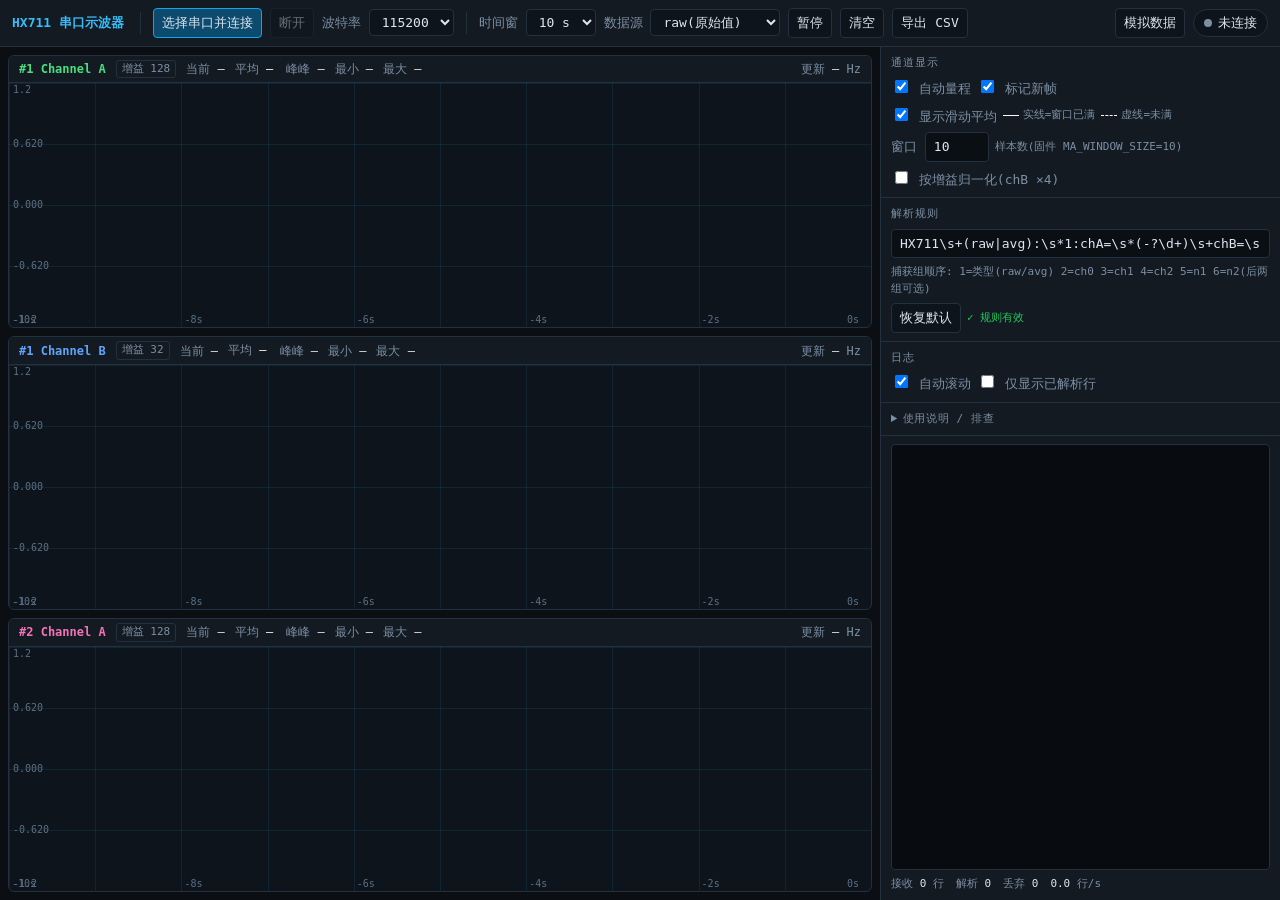
==== desktop/index.html @ 79261c8f "feat: 新增 web scop" ====
<!DOCTYPE html>
<html lang="zh-CN">
<head>
<meta charset="UTF-8">
<meta name="viewport" content="width=device-width, initial-scale=1.0">
<title>sensor_beacon 上位机 — HX711 串口示波器</title>
<style>
  :root{
    --bg:#0b0f14; --panel:#131a22; --panel2:#0e141b; --line:#233040;
    --fg:#dbe6f0; --dim:#7c8fa3; --accent:#38bdf8;
    --ch0:#4ade80; --ch1:#60a5fa; --ch2:#f472b6;
    --ok:#22c55e; --warn:#f59e0b; --err:#ef4444;
  }
  *{box-sizing:border-box}
  html,body{height:100%}
  body{
    margin:0; background:var(--bg); color:var(--fg);
    font:13px/1.5 "Consolas","JetBrains Mono",Menlo,"Microsoft YaHei",monospace;
    display:flex; flex-direction:column; overflow:hidden;
  }
  button,select,input{
    font:inherit; color:var(--fg); background:var(--panel2);
    border:1px solid var(--line); border-radius:4px; padding:4px 8px;
  }
  button{cursor:pointer}
  button:hover:not(:disabled){border-color:var(--accent)}
  button:disabled{opacity:.4; cursor:not-allowed}
  button.primary{background:#0c4a6e; border-color:#0ea5e9}
  button.danger{background:#4c1d1d; border-color:#ef4444}
  input[type=text],input[type=number]{background:#0a0f14}
  label{color:var(--dim)}

  /* ---------- 顶栏 ---------- */
  header{
    display:flex; flex-wrap:wrap; gap:8px; align-items:center;
    padding:8px 12px; background:var(--panel); border-bottom:1px solid var(--line);
    flex:none;
  }
  header .title{font-weight:bold; color:var(--accent); margin-right:4px}
  header .sep{width:1px; height:22px; background:var(--line); margin:0 4px}
  header .spacer{flex:1}
  #status{
    display:inline-flex; align-items:center; gap:6px;
    padding:3px 10px; border-radius:999px; background:var(--panel2);
    border:1px solid var(--line);
  }
  #dot{width:8px;height:8px;border-radius:50%;background:var(--dim)}
  #dot.on{background:var(--ok); box-shadow:0 0 8px var(--ok)}
  #dot.sim{background:var(--warn); box-shadow:0 0 8px var(--warn)}
  #dot.err{background:var(--err)}

  /* ---------- 主体 ---------- */
  main{flex:1; display:flex; min-height:0}
  #scopes{flex:1; display:flex; flex-direction:column; min-width:0; padding:8px; gap:8px}
  .pane{
    flex:1; min-height:0; background:var(--panel2);
    border:1px solid var(--line); border-radius:6px;
    display:flex; flex-direction:column; overflow:hidden;
  }
  .pane-head{
    display:flex; align-items:center; gap:10px; flex-wrap:wrap;
    padding:4px 10px; background:var(--panel); border-bottom:1px solid var(--line);
    flex:none; font-size:12px;
  }
  .pane-head .name{font-weight:bold}
  .pane-head .gain{
    color:var(--dim); border:1px solid var(--line);
    border-radius:3px; padding:0 5px; font-size:11px;
  }
  .pane-head .stat{color:var(--dim)}
  .pane-head .stat b{color:var(--fg); font-weight:normal}
  .pane-head .avg-stat b{color:#f8fafc}
  .pane-head .avg-stat i{color:var(--warn); font-style:normal; margin-left:3px; font-size:11px}
  .pane-head .grow{flex:1}
  .pane canvas{flex:1; width:100%; display:block; min-height:0}

  .legend{display:inline-flex; align-items:center; gap:4px; font-size:11px; color:var(--dim)}
  .legend i.sw-avg{width:16px; height:0; border-top:1.5px solid #f8fafc; display:inline-block}
  .legend i.sw-avg.dash{border-top-style:dashed}

  /* ---------- 侧栏 ---------- */
  aside{
    width:400px; flex:none; display:flex; flex-direction:column;
    border-left:1px solid var(--line); background:var(--panel); min-height:0;
  }
  aside .sec{border-bottom:1px solid var(--line); padding:8px 10px; flex:none}
  aside .sec h3{
    margin:0 0 6px; font-size:11px; text-transform:uppercase;
    letter-spacing:.08em; color:var(--dim); font-weight:normal;
  }
  .row{display:flex; gap:6px; align-items:center; margin-bottom:6px; flex-wrap:wrap}
  .row:last-child{margin-bottom:0}
  .row > input[type=text]{flex:1; min-width:0}
  .grid2{display:grid; grid-template-columns:auto 1fr; gap:4px 8px; align-items:center}

  #logWrap{flex:1; display:flex; flex-direction:column; min-height:0; padding:8px 10px}
  #log{
    flex:1; overflow-y:auto; background:#080c11; border:1px solid var(--line);
    border-radius:4px; padding:6px 8px; font-size:11.5px; white-space:pre-wrap;
    word-break:break-all; min-height:0;
  }
  #log .l{color:#93a4b5}
  #log .l.hit{color:#a7f3d0}
  #log .l.sys{color:var(--warn)}
  #log .l.bad{color:#fca5a5}
  .counts{display:flex; gap:12px; font-size:11px; color:var(--dim); margin-top:6px}
  .counts b{color:var(--fg); font-weight:normal}

  details.help{padding:8px 10px; border-bottom:1px solid var(--line)}
  details.help summary{cursor:pointer; color:var(--dim); font-size:11px; letter-spacing:.06em; text-transform:uppercase}
  details.help div{margin-top:8px; color:#9fb0c2; font-size:12px}
  details.help code{background:#0a0f14; padding:1px 4px; border-radius:3px; color:#a7f3d0}
  details.help ol{margin:6px 0; padding-left:20px}
  details.help li{margin:3px 0}

  #banner{
    display:none; padding:8px 12px; background:#4c1d1d;
    border-bottom:1px solid var(--err); color:#fecaca; flex:none;
  }
</style>
</head>
<body>

<div id="banner"></div>

<header>
  <span class="title">HX711 串口示波器</span>
  <span class="sep"></span>

  <button id="btnConnect" class="primary">选择串口并连接</button>
  <button id="btnDisconnect" disabled>断开</button>

  <label>波特率
    <select id="baud">
      <option>9600</option><option>19200</option><option>38400</option>
      <option>57600</option><option selected>115200</option>
      <option>230400</option><option>460800</option><option>921600</option>
    </select>
  </label>

  <span class="sep"></span>

  <label>时间窗
    <select id="window">
      <option value="5000">5 s</option>
      <option value="10000" selected>10 s</option>
      <option value="20000">20 s</option>
      <option value="30000">30 s</option>
      <option value="60000">60 s</option>
    </select>
  </label>

  <label>数据源
    <select id="source">
      <option value="raw" selected>raw(原始值)</option>
      <option value="avg">avg(滑动平均)</option>
    </select>
  </label>

  <button id="btnPause">暂停</button>
  <button id="btnClear">清空</button>
  <button id="btnCsv">导出 CSV</button>

  <span class="spacer"></span>

  <button id="btnSim">模拟数据</button>
  <span id="status"><span id="dot"></span><span id="statusText">未连接</span></span>
</header>

<main>
  <div id="scopes"></div>

  <aside>
    <div class="sec">
      <h3>通道显示</h3>
      <div class="row">
        <label><input type="checkbox" id="autoscale" checked> 自动量程</label>
        <label><input type="checkbox" id="showDots" checked> 标记新帧</label>
      </div>
      <div class="row">
        <label title="白色阶梯线 = 滑动平均。仅新帧入窗,与固件 ma_push() 一致">
          <input type="checkbox" id="showAvg" checked> 显示滑动平均
        </label>
        <span class="legend"><i class="sw-avg"></i>实线=窗口已满</span>
        <span class="legend"><i class="sw-avg dash"></i>虚线=未满</span>
      </div>
      <div class="row">
        <label>窗口
          <input type="number" id="maSize" value="10" min="1" max="200" step="1" style="width:64px">
        </label>
        <span style="color:var(--dim);font-size:11px">
          样本数(固件 MA_WINDOW_SIZE=10)
        </span>
      </div>
      <div class="row">
        <label title="把 chB(增益32) 的读数 ×4 折算到增益128 的等效刻度,便于三通道同尺度比较">
          <input type="checkbox" id="normGain"> 按增益归一化(chB ×4)
        </label>
      </div>
    </div>

    <div class="sec">
      <h3>解析规则</h3>
      <div class="row">
        <input type="text" id="regex" spellcheck="false">
      </div>
      <div class="row">
        <span style="color:var(--dim);font-size:11px">
          捕获组顺序: 1=类型(raw/avg) 2=ch0 3=ch1 4=ch2 5=n1 6=n2(后两组可选)
        </span>
      </div>
      <div class="row">
        <button id="btnRegexReset">恢复默认</button>
        <span id="regexState" style="font-size:11px"></span>
      </div>
    </div>

    <div class="sec">
      <h3>日志</h3>
      <div class="row">
        <label><input type="checkbox" id="autoscroll" checked> 自动滚动</label>
        <label><input type="checkbox" id="onlyHit"> 仅显示已解析行</label>
      </div>
    </div>

    <details class="help">
      <summary>使用说明 / 排查</summary>
      <div>
        <ol>
          <li>需 <b>Chrome / Edge 89+</b>(Web Serial API)。Firefox / Safari 不支持。</li>
          <li>本页可直接以 <code>file://</code> 打开;若浏览器拒绝,用
              <code>python -m http.server</code> 后访问 <code>localhost</code>。</li>
          <li>设备日志走 UART: <b>TX = P0.06, 115200 8N1</b>
              (来自 <code>sdk_config.h</code>)。DK 板经板载 CH340/J-Link CDC 虚拟串口输出。</li>
          <li>串口是<b>独占</b>的 —— 先关掉 RTT Viewer / 串口助手 / nRF Connect,否则连不上。</li>
          <li>点"模拟数据"可在无硬件时验证解析与绘图。</li>
        </ol>
        <div style="margin-top:8px">
          <b>波形为何呈阶梯状?</b> 固件每 100ms 打印一行,但 HX711 并非每次都有新值。
          曲线按"采样保持"绘制(保持上一已知值),实心点标记真正的新帧。
          #1 在 A/B 批次切换处需约 400ms 重新稳定,会出现明显平台段,属正常现象。
        </div>
        <div style="margin-top:8px">
          <b>三通道增益不同:</b> ch0/ch2 = 128,ch1(chB) 硬件固定 = 32。
          原始计数不可直接横向比较,勾选"按增益归一化"可折算到同一尺度。
        </div>
        <div style="margin-top:8px">
          <b>白色阶梯线 = 网页端算的滑动平均。</b>
          规则与固件 <code>ma_push()</code> 一致 —— <b>只有新帧入窗</b>,
          未就绪 tick 重复打印的保持值不计入(否则停留越久的值权重越大,
          结果会和设备端不符)。窗口未满时画虚线,对应固件
          <code>ma_ready()</code> 为假、平均尚不可信的阶段,头部同时显示
          <code>(n/窗口)</code> 进度。
        </div>
        <div style="margin-top:8px">
          ⚠ 数据源选 <code>avg</code> 时,设备端已做过一次平均,此处再平均
          等于<b>二次滤波</b>,响应会更迟钝。想比对网页与固件的算法是否一致,
          应选 <code>raw</code> 看白线,再切到 <code>avg</code> 看固件输出,
          两者应当接近(固件为整数除法,有 ±1 量级的舍入差)。
        </div>
      </div>
    </details>

    <div id="logWrap">
      <div id="log"></div>
      <div class="counts">
        <span>接收 <b id="cLines">0</b> 行</span>
        <span>解析 <b id="cParsed">0</b></span>
        <span>丢弃 <b id="cSkip">0</b></span>
        <span><b id="cRate">0</b> 行/s</span>
      </div>
    </div>
  </aside>
</main>

<script>
"use strict";

/* ==================================================================
 *  通道定义
 *  与 main.c 的负载语义一致: ch0=#1 chA, ch1=#1 chB, ch2=#2 chA
 *  增益由硬件决定: chA 可 128/64(本工程用 128), chB 固定 32 不可改
 * ================================================================== */
const CHANNELS = [
  { key:'ch0', name:'#1 Channel A', gain:128, color:'#4ade80' },
  { key:'ch1', name:'#1 Channel B', gain:32,  color:'#60a5fa' },
  { key:'ch2', name:'#2 Channel A', gain:128, color:'#f472b6' },
];

/* 默认解析规则 —— 对应 main.c 中的两条日志格式串:
 *   "HX711 raw:  1:chA=%6ld chB=%6ld  2:chA=%6ld [n=%u%u]"
 *   "HX711 avg:  1:chA=%6ld chB=%6ld  2:chA=%6ld"
 * %6ld 会产生右对齐空格填充, 故各处允许可变空白。 */
const DEFAULT_REGEX =
  "HX711\\s+(raw|avg):\\s*1:chA=\\s*(-?\\d+)\\s+chB=\\s*(-?\\d+)\\s+2:chA=\\s*(-?\\d+)(?:\\s*\\[n=(\\d)(\\d)\\])?";

const MAX_POINTS  = 60000;   /* 每通道保留点数上限 */
const MAX_RECORDS = 200000;  /* CSV 记录上限 */
const MAX_LOG_DOM = 400;     /* 日志区保留的 DOM 行数 */

/* ==================================================================
 *  状态
 * ================================================================== */
const state = {
  port:null, reader:null, keepReading:false,
  paused:false, sim:null, simTimer:null,
  t0:performance.now(),
  buffers:{ ch0:[], ch1:[], ch2:[] },   /* {t,v,isNew,avg,n} */
  maWin:{ ch0:[], ch1:[], ch2:[] },     /* 滑动平均窗口(仅新帧入窗) */
  maSize:10,                            /* 与固件 MA_WINDOW_SIZE 一致 */
  records:[],                            /* CSV 用 */
  counts:{ lines:0, parsed:0, skip:0 },
  rateWin:[],                            /* 行速率滑窗 */
  re:null,
};

const $ = id => document.getElementById(id);
const now = () => performance.now() - state.t0;

/* ==================================================================
 *  示波器面板
 * ================================================================== */
class Scope {
  constructor(ch){
    this.ch = ch;
    this.scale = null;            /* {min,max} 平滑后的显示量程 */

    const pane = document.createElement('div');
    pane.className = 'pane';
    pane.innerHTML = `
      <div class="pane-head">
        <span class="name" style="color:${ch.color}">${ch.name}</span>
        <span class="gain">增益 ${ch.gain}</span>
        <span class="stat">当前 <b class="v-cur">—</b></span>
        <span class="stat avg-stat">平均 <b class="v-avg">—</b><i class="v-avgn"></i></span>
        <span class="stat">峰峰 <b class="v-pp">—</b></span>
        <span class="stat">最小 <b class="v-min">—</b></span>
        <span class="stat">最大 <b class="v-max">—</b></span>
        <span class="grow"></span>
        <span class="stat">更新 <b class="v-hz">—</b> Hz</span>
      </div>
      <canvas></canvas>`;
    $('scopes').appendChild(pane);

    this.canvas = pane.querySelector('canvas');
    this.ctx    = this.canvas.getContext('2d');
    this.el = {
      cur:pane.querySelector('.v-cur'), pp:pane.querySelector('.v-pp'),
      min:pane.querySelector('.v-min'), max:pane.querySelector('.v-max'),
      hz :pane.querySelector('.v-hz'),
      avg:pane.querySelector('.v-avg'), avgN:pane.querySelector('.v-avgn'),
    };
  }

  /* 按增益折算(可选) */
  conv(v){
    if (!$('normGain').checked) return v;
    return v * (128 / this.ch.gain);
  }

  resize(){
    const dpr = window.devicePixelRatio || 1;
    const w = this.canvas.clientWidth, h = this.canvas.clientHeight;
    if (w === 0 || h === 0) return false;
    if (this.canvas.width !== Math.round(w*dpr) || this.canvas.height !== Math.round(h*dpr)){
      this.canvas.width  = Math.round(w*dpr);
      this.canvas.height = Math.round(h*dpr);
    }
    this.ctx.setTransform(dpr,0,0,dpr,0,0);
    this.W = w; this.H = h;
    return true;
  }

  draw(tNow, windowMs){
    if (!this.resize()) return;
    const {ctx,W,H} = this;
    const buf = state.buffers[this.ch.key];
    const tMin = tNow - windowMs;

    ctx.clearRect(0,0,W,H);

    /* --- 可见样本 --- */
    let i0 = buf.length;
    while (i0 > 0 && buf[i0-1].t >= tMin) i0--;
    if (i0 > 0) i0--;                     /* 多取一点以便左边界连线 */
    const vis = buf.slice(i0);

    /* --- 量程(含平均线, 否则平均线可能被削出画面) --- */
    const showAvg = $('showAvg').checked;
    let lo=Infinity, hi=-Infinity;
    for (const p of vis){
      const v=this.conv(p.v); if(v<lo)lo=v; if(v>hi)hi=v;
      if (showAvg && p.avg !== null){
        const a=this.conv(p.avg); if(a<lo)lo=a; if(a>hi)hi=a;
      }
    }
    if (!isFinite(lo)){ lo=-1; hi=1; }
    if (hi-lo < 1e-9){ lo-=1; hi+=1; }
    const pad = (hi-lo)*0.12; lo-=pad; hi+=pad;

    if ($('autoscale').checked){
      /* 平滑趋近目标量程, 避免抖动 */
      if (!this.scale) this.scale = {min:lo, max:hi};
      else {
        const k = 0.15;
        this.scale.min += (lo - this.scale.min)*k;
        this.scale.max += (hi - this.scale.max)*k;
        /* 目标超出当前范围时立即跟上, 防止削顶 */
        if (lo < this.scale.min) this.scale.min = lo;
        if (hi > this.scale.max) this.scale.max = hi;
      }
    } else if (!this.scale){
      this.scale = {min:lo, max:hi};
    }
    const {min:sLo, max:sHi} = this.scale;
    const span = (sHi - sLo) || 1;

    const xOf = t => W - (tNow - t)/windowMs * W;
    const yOf = v => H - (v - sLo)/span * H;

    /* --- 网格 --- */
    ctx.strokeStyle = 'rgba(56,189,248,.10)';
    ctx.lineWidth = 1;
    ctx.beginPath();
    for (let g=0; g<=10; g++){
      const x = Math.round(W*g/10)+.5;
      ctx.moveTo(x,0); ctx.lineTo(x,H);
    }
    for (let g=0; g<=4; g++){
      const y = Math.round(H*g/4)+.5;
      ctx.moveTo(0,y); ctx.lineTo(W,y);
    }
    ctx.stroke();

    /* --- 纵轴刻度 --- */
    ctx.fillStyle = '#5a6f85';
    ctx.font = '10px Consolas,monospace';
    ctx.textBaseline = 'middle';
    for (let g=0; g<=4; g++){
      const v = sHi - span*g/4;
      ctx.fillText(fmt(v), 4, Math.round(H*g/4) + (g===0?7:(g===4?-7:0)));
    }
    /* --- 横轴刻度(秒) --- */
    ctx.textBaseline = 'bottom';
    for (let g=0; g<=5; g++){
      const secAgo = windowMs/1000 * (1 - g/5);
      const x = W*g/5;
      ctx.fillText(secAgo===0 ? '0s' : `-${secAgo.toFixed(0)}s`,
                   Math.min(x+3, W-24), H-2);
    }

    if (vis.length === 0) return;

    /* --- 采样保持波形 ---
     * 固件每 tick 都打印, 但未必有新帧; 用阶梯线表示"保持上一已知值",
     * 不虚构中间过程。切通道的 ~400ms 空档会显示为平台段。 */
    ctx.strokeStyle = this.ch.color;
    ctx.lineWidth = 1.6;
    ctx.lineJoin = 'round';
    ctx.beginPath();
    let px=null, py=null;
    for (const p of vis){
      const x = xOf(p.t), y = yOf(this.conv(p.v));
      if (px === null){ ctx.moveTo(x,y); }
      else { ctx.lineTo(x,py); ctx.lineTo(x,y); }   /* 阶梯 */
      px=x; py=y;
    }
    ctx.lineTo(W, py);      /* 延伸到右边界 = 当前时刻 */
    ctx.stroke();

    /* --- 滑动平均线 ---
     * 与原始波形同为阶梯: 平均值只在新帧入窗时才变化, 保持段内是常量,
     * 画成斜线会虚构出不存在的过渡。窗口未满(n<maSize)时用虚线提示
     * "此段平均尚不可信", 对应固件 ma_ready() 为假的阶段。
     *
     * 实线/虚线交界处必须先把水平段画到交界点 x, 再从 (x,ay) 起笔换线型,
     * 否则新笔画会从上一个点直接斜拉到当前点, 出现不存在的斜线。 */
    if (showAvg){
      const pts = [];
      for (const p of vis){
        if (p.avg === null) continue;          /* 首个新帧之前无平均值 */
        pts.push({ x:xOf(p.t), y:yOf(this.conv(p.avg)), full:(p.n >= state.maSize) });
      }

      if (pts.length){
        ctx.strokeStyle = '#f8fafc';
        ctx.lineWidth = 1.3;
        ctx.lineJoin = 'round';

        let i = 0;
        while (i < pts.length){
          const full = pts[i].full;
          ctx.setLineDash(full ? [] : [4,3]);
          ctx.beginPath();
          /* 本段起点: 首段从自身起笔, 后续段从交界点(上一段末值高度)起笔 */
          if (i === 0) ctx.moveTo(pts[0].x, pts[0].y);
          else         ctx.moveTo(pts[i].x, pts[i-1].y);

          let y = (i === 0) ? pts[0].y : pts[i-1].y;
          let j = i;
          while (j < pts.length && pts[j].full === full){
            ctx.lineTo(pts[j].x, y);           /* 水平保持 */
            ctx.lineTo(pts[j].x, pts[j].y);    /* 垂直跳变 */
            y = pts[j].y;
            j++;
          }
          if (j < pts.length) ctx.lineTo(pts[j].x, y);  /* 画到交界点 */
          else                ctx.lineTo(W, y);          /* 末段延伸到当前时刻 */
          ctx.stroke();
          i = j;
        }
        ctx.setLineDash([]);
      }
    }

    /* --- 新帧标记 --- */
    if ($('showDots').checked){
      ctx.fillStyle = this.ch.color;
      for (const p of vis){
        if (!p.isNew) continue;
        const x = xOf(p.t), y = yOf(this.conv(p.v));
        ctx.beginPath(); ctx.arc(x,y,2.2,0,6.284); ctx.fill();
      }
    }

    /* --- 当前值光标 --- */
    const last = vis[vis.length-1];
    const ly = yOf(this.conv(last.v));
    ctx.strokeStyle = this.ch.color + '66';
    ctx.setLineDash([3,3]); ctx.lineWidth = 1;
    ctx.beginPath(); ctx.moveTo(0,ly); ctx.lineTo(W,ly); ctx.stroke();
    ctx.setLineDash([]);

    /* --- 统计 --- */
    let mn=Infinity, mx=-Infinity, newCnt=0;
    const hzWin = 3000;
    for (const p of vis){
      const v = this.conv(p.v);
      if (v<mn) mn=v; if (v>mx) mx=v;
      if (p.isNew && p.t >= tNow-hzWin) newCnt++;
    }
    this.el.cur.textContent = fmt(this.conv(last.v));
    this.el.min.textContent = fmt(mn);
    this.el.max.textContent = fmt(mx);
    this.el.pp .textContent = fmt(mx-mn);
    this.el.hz .textContent = (newCnt / (Math.min(hzWin, windowMs)/1000)).toFixed(1);

    /* 平均值 + 窗口填充进度(n/size), 未满时以进度形式提示 */
    if (last.avg !== null){
      this.el.avg.textContent = fmt(this.conv(last.avg));
      this.el.avgN.textContent = (last.n >= state.maSize)
                                 ? '' : `(${last.n}/${state.maSize})`;
    } else {
      this.el.avg.textContent = '—';
      this.el.avgN.textContent = '';
    }
  }
}

function fmt(v){
  if (!isFinite(v)) return '—';
  const a = Math.abs(v);
  if (a >= 1e6) return (v/1e6).toFixed(2)+'M';
  if (a >= 1e4) return Math.round(v).toLocaleString('en-US');
  if (a >= 100) return Math.round(v).toString();
  return v.toFixed(a<1 ? 3 : 1);
}

const scopes = CHANNELS.map(ch => new Scope(ch));

/* ==================================================================
 *  数据入库
 * ================================================================== */
function pushSample(key, t, v, flagNew){
  const buf = state.buffers[key];
  const last = buf.length ? buf[buf.length-1] : null;
  const changed = !last || last.v !== v;
  /* flagNew 为固件的 [n=..] 标志。#1 的 n1 同时覆盖 chA/chB,
   * 故还须比对数值变化才能判定"本行更新的是哪一个通道"。
   * 局限: 新值与旧值完全相同时无法识别, 会漏一个标记点(不影响波形)。 */
  const isNew = (flagNew === undefined) ? changed : (flagNew && changed);

  /* 滑动平均 —— 复刻固件 ma_push() 的语义(main.c 的 ma_filter_t):
   *   ⚠ 只有"新帧"才入窗。固件的 ma_push() 仅在读到新帧时调用, 保持值
   *     (未就绪 tick 重复打印的旧值)不会入窗。若把每行都计入, 停留越久
   *     的值权重越大, 结果与设备端不一致。
   *   窗口未满时按实际样本数求平均, 与 ma_avg() 的 sum/count 一致。 */
  const w = state.maWin[key];
  if (isNew){
    w.push(v);
    if (w.length > state.maSize) w.splice(0, w.length - state.maSize);
  }
  let avg = null;
  if (w.length){
    let s = 0;
    for (const x of w) s += x;
    avg = s / w.length;          /* 固件为整数除法, 此处保留小数以便观察 */
  }

  buf.push({ t, v, isNew, avg, n:w.length });
  if (buf.length > MAX_POINTS) buf.splice(0, buf.length - MAX_POINTS);
}

function handleLine(line){
  state.counts.lines++;
  state.rateWin.push(performance.now());

  let m = null;
  try { m = state.re ? state.re.exec(line) : null; } catch(e){ m = null; }

  if (!m){
    state.counts.skip++;
    addLog(line, /boot|running|error|assert/i.test(line) ? 'sys' : '');
    return;
  }

  const kind = m[1];
  if (kind !== $('source').value){   /* 只采用选定的数据源 */
    addLog(line, '');
    return;
  }

  const t  = now();
  const v0 = parseInt(m[2],10), v1 = parseInt(m[3],10), v2 = parseInt(m[4],10);
  if (!isFinite(v0)||!isFinite(v1)||!isFinite(v2)){
    state.counts.skip++; addLog(line,'bad'); return;
  }

  const n1 = m[5] !== undefined ? (m[5] === '1') : undefined;
  const n2 = m[6] !== undefined ? (m[6] === '1') : undefined;

  pushSample('ch0', t, v0, n1);
  pushSample('ch1', t, v1, n1);
  pushSample('ch2', t, v2, n2);

  state.records.push([Math.round(t), v0, v1, v2,
                      n1===undefined?'':(n1?1:0), n2===undefined?'':(n2?1:0),
                      state.buffers.ch0.length ? state.buffers.ch0[state.buffers.ch0.length-1].avg : null,
                      state.buffers.ch1.length ? state.buffers.ch1[state.buffers.ch1.length-1].avg : null,
                      state.buffers.ch2.length ? state.buffers.ch2[state.buffers.ch2.length-1].avg : null]);
  if (state.records.length > MAX_RECORDS)
    state.records.splice(0, state.records.length - MAX_RECORDS);

  state.counts.parsed++;
  addLog(line, 'hit');
}

/* 窗口大小改变后, 按新窗口重算已存历史的平均值。
 * 不重算的话旧点会保留按旧窗口算出的值, 曲线出现前后不一致的接缝。
 * 重放时沿用各点已判定的 isNew, 与实时路径的入窗规则保持一致。 */
function recomputeAverages(){
  const size = state.maSize;
  for (const key in state.buffers){
    const buf = state.buffers[key];
    const w = [];
    for (const p of buf){
      if (p.isNew){
        w.push(p.v);
        if (w.length > size) w.splice(0, w.length - size);
      }
      if (w.length){
        let s = 0;
        for (const x of w) s += x;
        p.avg = s / w.length;
      } else {
        p.avg = null;
      }
      p.n = w.length;
    }
    state.maWin[key] = w;      /* 承接实时路径, 避免下一帧从空窗重来 */
  }
}

/* ==================================================================
 *  日志区
 * ================================================================== */
const logEl = $('log');
function addLog(text, cls){
  if ($('onlyHit').checked && cls !== 'hit') return;
  const d = document.createElement('div');
  d.className = 'l' + (cls ? ' '+cls : '');
  d.textContent = text;
  logEl.appendChild(d);
  while (logEl.childElementCount > MAX_LOG_DOM) logEl.removeChild(logEl.firstChild);
  if ($('autoscroll').checked) logEl.scrollTop = logEl.scrollHeight;
}

function setStatus(text, cls){
  $('statusText').textContent = text;
  $('dot').className = cls || '';
}
function banner(msg){
  const b = $('banner');
  if (!msg){ b.style.display='none'; return; }
  b.style.display='block'; b.textContent = msg;
}

/* ==================================================================
 *  串口
 * ================================================================== */
async function connect(){
  if (!('serial' in navigator)){
    banner('此浏览器不支持 Web Serial API。请使用 Chrome / Edge 89+,'
          +'或点击"模拟数据"离线查看界面。');
    return;
  }
  try{
    const port = await navigator.serial.requestPort();
    await port.open({
      baudRate: parseInt($('baud').value,10),
      dataBits:8, stopBits:1, parity:'none', flowControl:'none',
    });
    state.port = port;
    state.keepReading = true;
    banner('');
    setStatus(`已连接 @ ${$('baud').value}`, 'on');
    $('btnConnect').disabled = true;
    $('btnDisconnect').disabled = false;
    stopSim();
    readLoop();
  } catch(e){
    if (e && e.name === 'NotFoundError'){ setStatus('未选择串口',''); return; }
    setStatus('连接失败','err');
    banner('打开串口失败: ' + (e && e.message ? e.message : e)
          + ' —— 串口是独占的,请先关闭 RTT Viewer / 串口助手 / nRF Connect 等占用程序。');
  }
}

async function readLoop(){
  const decoder = new TextDecoderStream();
  const closed = state.port.readable.pipeTo(decoder.writable).catch(()=>{});
  const reader = decoder.readable.getReader();
  state.reader = reader;

  let buf = '';
  try{
    while (state.keepReading){
      const {value, done} = await reader.read();
      if (done) break;
      if (!value) continue;
      buf += value;
      /* 兼容 \r\n / \n / \r */
      const parts = buf.split(/\r\n|\n|\r/);
      buf = parts.pop();
      if (!state.paused) for (const p of parts) if (p.length) handleLine(p);
      /* 防御: 无换行的超长垃圾数据 */
      if (buf.length > 8192) buf = buf.slice(-1024);
    }
  } catch(e){
    if (state.keepReading){
      setStatus('读取中断','err');
      banner('串口读取中断: ' + (e && e.message ? e.message : e) + '(设备是否已拔出?)');
    }
  } finally {
    try{ reader.releaseLock(); }catch(e){}
    await closed;
  }
}

async function disconnect(){
  state.keepReading = false;
  try{ if (state.reader) await state.reader.cancel(); }catch(e){}
  try{ if (state.port) await state.port.close(); }catch(e){}
  state.port = null; state.reader = null;
  setStatus('未连接','');
  $('btnConnect').disabled = false;
  $('btnDisconnect').disabled = true;
}

/* ==================================================================
 *  模拟数据 —— 无硬件时验证解析与绘图
 *  复现真实时序: 单通道 ~100ms/帧; #1 每批 10 帧后切换, 切换需 ~400ms 稳定
 * ================================================================== */
function startSim(){
  disconnect();
  const s = {
    target:'A', idx:0, switched:false, waitUntil:0,
    v1a:37836, v1b:9960, v2a:-40395, t2:0, phase:0,
  };
  state.sim = s;
  setStatus('模拟数据运行中','sim');
  $('btnSim').textContent = '停止模拟';

  state.simTimer = setInterval(()=>{
    if (state.paused) return;
    const t = now();
    s.phase += 0.06;

    let n1 = 0, n2 = 0;

    /* --- #1: 批次状态机 --- */
    if (t >= s.waitUntil){
      if (s.switched === false){       /* 切换帧: 返回旧通道数据, 被丢弃 */
        s.switched = true;
        s.waitUntil = t + 100;
      } else {
        n1 = 1;
        if (s.target === 'A'){
          s.v1a = 37836 + Math.round(Math.sin(s.phase)*1800 + (Math.random()-.5)*260);
        } else {
          s.v1b = 9960 + Math.round(Math.sin(s.phase*0.8)*450 + (Math.random()-.5)*90);
        }
        s.idx++;
        if (s.idx >= 10){
          s.target = (s.target === 'A') ? 'B' : 'A';
          s.idx = 0; s.switched = false;
          s.waitUntil = t + 400;       /* 换道后 4 个输出周期 */
        } else {
          s.waitUntil = t + 100;
        }
      }
    }

    /* --- #2: 单通道满速 10Hz --- */
    if (t >= s.t2){
      n2 = 1;
      s.v2a = -40395 + Math.round(Math.cos(s.phase*1.3)*2100 + (Math.random()-.5)*300);
      s.t2 = t + 100;
    }

    const pad = (v,w) => String(v).padStart(w,' ');
    handleLine(`HX711 raw:  1:chA=${pad(s.v1a,6)} chB=${pad(s.v1b,6)}`
             + `  2:chA=${pad(s.v2a,6)} [n=${n1}${n2}]`);
  }, 100);
}
function stopSim(){
  if (state.simTimer){ clearInterval(state.simTimer); state.simTimer=null; }
  state.sim = null;
  $('btnSim').textContent = '模拟数据';
  if (!state.port) setStatus('未连接','');
}

/* ==================================================================
 *  其他控件
 * ================================================================== */
function compileRegex(){
  const src = $('regex').value;
  try{
    state.re = new RegExp(src);
    $('regexState').textContent = '✓ 规则有效';
    $('regexState').style.color = 'var(--ok)';
  } catch(e){
    state.re = null;
    $('regexState').textContent = '✗ ' + e.message;
    $('regexState').style.color = 'var(--err)';
  }
}

function clearData(){
  for (const k in state.buffers) state.buffers[k] = [];
  for (const k in state.maWin)   state.maWin[k]   = [];
  state.records = [];
  state.counts = { lines:0, parsed:0, skip:0 };
  state.rateWin = [];
  state.t0 = performance.now();
  for (const sc of scopes) sc.scale = null;
  logEl.textContent = '';
}

function exportCsv(){
  if (!state.records.length){ banner('暂无数据可导出。'); setTimeout(()=>banner(''),2500); return; }
  const head = 't_ms,ch0_1chA_g128,ch1_1chB_g32,ch2_2chA_g128,n1,n2,'
             + 'ch0_avg,ch1_avg,ch2_avg\n';
  const body = state.records.map(r =>
    r.map(x => x === null ? '' : (typeof x === 'number' && !Number.isInteger(x) ? x.toFixed(2) : x))
     .join(',')).join('\n');
  const url = URL.createObjectURL(new Blob([head+body], {type:'text/csv'}));
  const a = document.createElement('a');
  a.href = url;
  a.download = 'hx711_' + new Date().toISOString().replace(/[:.]/g,'-').slice(0,19) + '.csv';
  a.click();
  URL.revokeObjectURL(url);
}

$('btnConnect')   .onclick = connect;
$('btnDisconnect').onclick = disconnect;
$('btnClear')     .onclick = clearData;
$('btnCsv')       .onclick = exportCsv;
$('btnSim')       .onclick = () => state.simTimer ? stopSim() : startSim();
$('btnPause')     .onclick = () => {
  state.paused = !state.paused;
  $('btnPause').textContent = state.paused ? '继续' : '暂停';
  $('btnPause').className   = state.paused ? 'danger' : '';
};
$('btnRegexReset').onclick = () => { $('regex').value = DEFAULT_REGEX; compileRegex(); };
$('regex').oninput = compileRegex;
$('autoscale').onchange = () => { for (const sc of scopes) sc.scale = null; };
$('normGain') .onchange = () => { for (const sc of scopes) sc.scale = null; };
$('showAvg')  .onchange = () => { for (const sc of scopes) sc.scale = null; };
$('maSize')   .onchange = () => {
  const n = parseInt($('maSize').value, 10);
  if (!isFinite(n) || n < 1){ $('maSize').value = state.maSize; return; }
  state.maSize = Math.min(n, 200);
  $('maSize').value = state.maSize;
  recomputeAverages();
  for (const sc of scopes) sc.scale = null;
};

/* 设备意外拔出 */
if ('serial' in navigator){
  navigator.serial.addEventListener('disconnect', () => {
    if (state.port){ setStatus('设备已断开','err'); disconnect(); }
  });
}

/* ==================================================================
 *  渲染循环
 * ================================================================== */
function tick(){
  const t = now();
  const win = parseInt($('window').value,10);
  for (const sc of scopes) sc.draw(t, win);

  /* 行速率(近 2s) */
  const cut = performance.now() - 2000;
  while (state.rateWin.length && state.rateWin[0] < cut) state.rateWin.shift();
  $('cLines') .textContent = state.counts.lines;
  $('cParsed').textContent = state.counts.parsed;
  $('cSkip')  .textContent = state.counts.skip;
  $('cRate')  .textContent = (state.rateWin.length/2).toFixed(1);

  requestAnimationFrame(tick);
}

$('regex').value = DEFAULT_REGEX;
compileRegex();
if (!('serial' in navigator)){
  banner('此浏览器不支持 Web Serial API。请使用 Chrome / Edge 89+,'
        +'或点击"模拟数据"离线查看界面。');
}
requestAnimationFrame(tick);
</script>
</body>
</html>
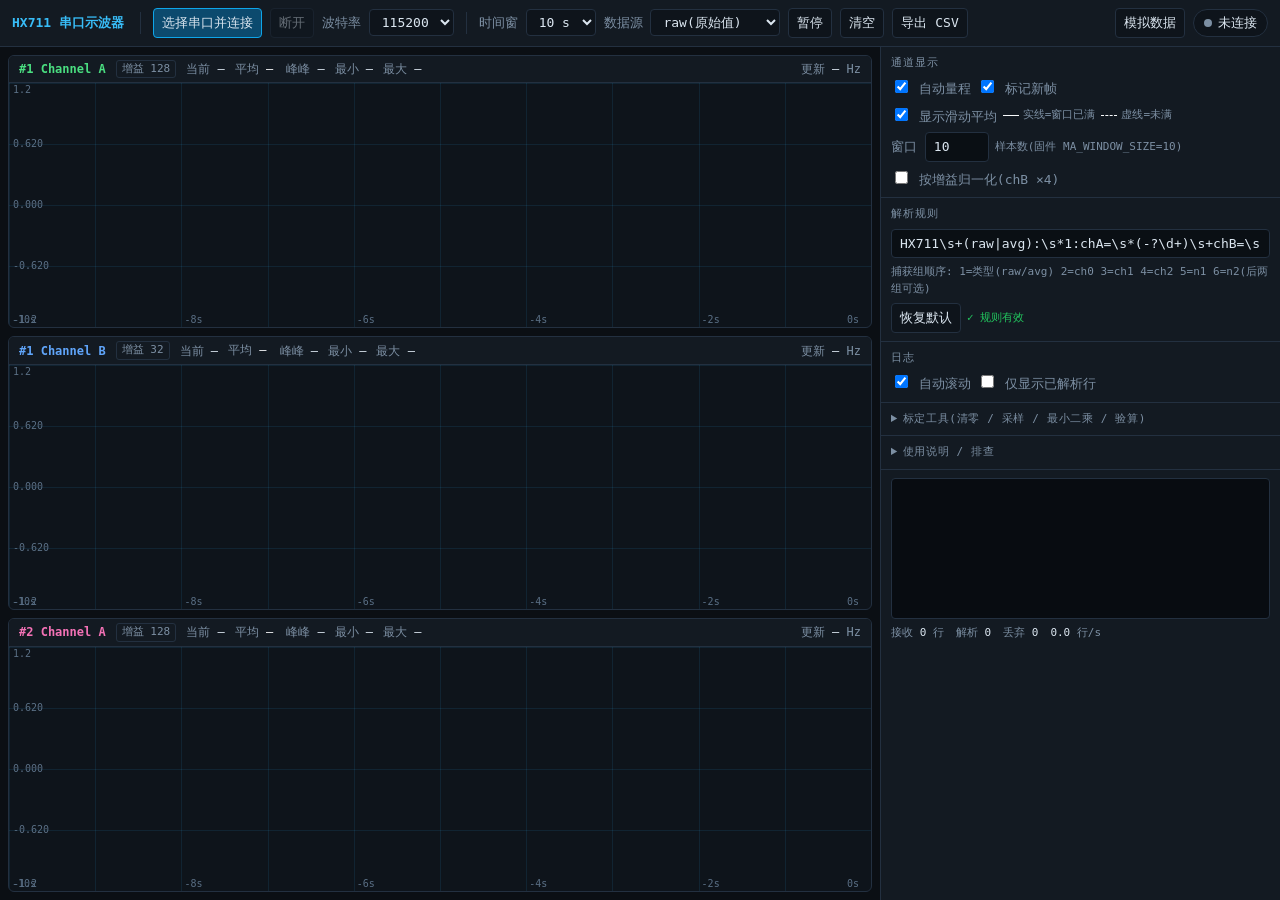
==== commit 16474627: "增加标定" ====
--- a/desktop/index.html
+++ b/desktop/index.html
@@ -82,7 +82,18 @@
   aside{
     width:400px; flex:none; display:flex; flex-direction:column;
     border-left:1px solid var(--line); background:var(--panel); min-height:0;
-  }
+    overflow-y:auto;                       /* 内容超高时侧栏整体滚动 */
+    scrollbar-width:thin;                  /* Firefox 细滚动条 */
+    scrollbar-color:var(--dim) transparent;
+  }
+  /* WebKit(Chrome/Edge) 自定义滚动条: 宽、可拖动、悬停高亮 */
+  aside::-webkit-scrollbar{ width:12px }
+  aside::-webkit-scrollbar-track{ background:transparent }
+  aside::-webkit-scrollbar-thumb{
+    background:#2c3d50; border-radius:6px; border:3px solid var(--panel);
+  }
+  aside::-webkit-scrollbar-thumb:hover{ background:var(--accent) }
+  aside::-webkit-scrollbar-corner{ background:transparent }
   aside .sec{border-bottom:1px solid var(--line); padding:8px 10px; flex:none}
   aside .sec h3{
     margin:0 0 6px; font-size:11px; text-transform:uppercase;
@@ -93,7 +104,10 @@
   .row > input[type=text]{flex:1; min-width:0}
   .grid2{display:grid; grid-template-columns:auto 1fr; gap:4px 8px; align-items:center}
 
-  #logWrap{flex:1; display:flex; flex-direction:column; min-height:0; padding:8px 10px}
+  #logWrap{
+    flex:none; height:180px; display:flex; flex-direction:column;
+    min-height:0; padding:8px 10px;
+  }
   #log{
     flex:1; overflow-y:auto; background:#080c11; border:1px solid var(--line);
     border-radius:4px; padding:6px 8px; font-size:11.5px; white-space:pre-wrap;
@@ -117,6 +131,41 @@
     display:none; padding:8px 12px; background:#4c1d1d;
     border-bottom:1px solid var(--err); color:#fecaca; flex:none;
   }
+
+  /* ---------- 标定工具 ---------- */
+  details.cal{border-bottom:1px solid var(--line); padding:8px 10px}
+  details.cal summary{
+    cursor:pointer; color:var(--dim); font-size:11px;
+    letter-spacing:.06em; text-transform:uppercase;
+  }
+  details.cal summary:hover{color:var(--accent)}
+  .cal-body{margin-top:8px; font-size:12px; color:#9fb0c2}
+  .cal-body h4{
+    margin:12px 0 4px; font-size:11px; color:var(--accent);
+    letter-spacing:0; text-transform:none; font-weight:bold;
+  }
+  .cal-body h4:first-child{margin-top:0}
+  .cal-body .box{
+    background:#0a0f14; border:1px solid var(--line); border-radius:4px;
+    padding:4px 6px; min-height:18px; max-height:150px; overflow-y:auto;
+    word-break:break-all; white-space:pre-wrap; font-size:11.5px;
+  }
+  .cal-body .box div{padding:1px 0; border-bottom:1px dashed var(--line)}
+  .cal-body .box div:last-child{border-bottom:none}
+  .cal-body .box .rowitem{
+    display:flex; align-items:center; justify-content:space-between;
+    gap:6px; padding:1px 0; border-bottom:1px dashed var(--line);
+  }
+  .cal-body .box .rowitem:last-child{border-bottom:none}
+  .cal-body .xbtn{
+    flex:none; padding:0 5px; font-size:11px; line-height:1.4;
+    color:#fca5a5; background:transparent; border-color:transparent;
+    border-radius:3px;
+  }
+  .cal-body .xbtn:hover{border-color:var(--err); color:#fff}
+  .cal-body .box .err{color:#fca5a5}
+  .cal-body .kval{color:#a7f3d0; font-weight:bold}
+  .cal-body input[type=number]{width:88px}
 </style>
 </head>
 <body>
@@ -223,6 +272,58 @@
       </div>
     </div>
 
+    <details class="cal" id="calPanel">
+      <summary>标定工具(清零 / 采样 / 最小二乘 / 验算)</summary>
+      <div class="cal-body">
+        <div class="row" style="margin-top:2px">
+          <label>数据源
+            <select id="calSrc">
+              <option value="raw" selected>raw(原始值)</option>
+              <option value="avg">avg(滑动平均)</option>
+            </select>
+          </label>
+          <span style="color:var(--dim);font-size:11px">
+            作用于下面所有"采样"点击</span>
+          <span class="grow" style="flex:1"></span>
+          <button id="btnCalResetAll" class="danger" title="清空全部标定数据">全部重置</button>
+        </div>
+
+        <h4>① 清零 —— 空载时标定零点</h4>
+        <div class="row">
+          <button id="btnCalZero" class="primary">清零采样</button>
+          <button id="btnCalResetZero">重置</button>
+        </div>
+        <div class="box" id="calZeroView">尚未清零</div>
+
+        <h4>② 采样 —— 每个已知重量点点击一次</h4>
+        <div class="row">
+          <label>实际重量 W
+            <input type="number" id="calWeight" step="any" placeholder="g">
+          </label>
+          <button id="btnCalSample" class="primary">记录样本</button>
+          <button id="btnCalResetSamples">重置</button>
+        </div>
+        <div class="box" id="calSamples">无样本</div>
+
+        <h4>③ 最小二乘 —— 求解系数 k</h4>
+        <div class="row">
+          <button id="btnCalSolve" class="primary">计算系数 k</button>
+          <button id="btnCalResetK">重置</button>
+        </div>
+        <div class="box" id="calKView">未计算</div>
+
+        <h4>④ 验算 —— 新质量代入 k 求重量</h4>
+        <div class="row">
+          <label>实际重量 W
+            <input type="number" id="calVerW" step="any" placeholder="g">
+          </label>
+          <button id="btnCalVerify" class="primary">验算采样</button>
+          <button id="btnCalResetVerify">重置</button>
+        </div>
+        <div class="box" id="calVerifyView">—</div>
+      </div>
+    </details>
+
     <details class="help">
       <summary>使用说明 / 排查</summary>
       <div>
@@ -234,6 +335,9 @@
               (来自 <code>sdk_config.h</code>)。DK 板经板载 CH340/J-Link CDC 虚拟串口输出。</li>
           <li>串口是<b>独占</b>的 —— 先关掉 RTT Viewer / 串口助手 / nRF Connect,否则连不上。</li>
           <li>点"模拟数据"可在无硬件时验证解析与绘图。</li>
+          <li><b>标定工具</b>: 需至少 3 个不同重量点的样本, 且三个通道都要有
+              变化(否则矩阵奇异, 无法解出 k)。数据源选 avg 时须等滑动平均
+              窗口产生数值(白色虚线变为实线之后)再采样。</li>
         </ol>
         <div style="margin-top:8px">
           <b>波形为何呈阶梯状?</b> 固件每 100ms 打印一行,但 HX711 并非每次都有新值。
@@ -691,7 +795,11 @@
 }
 function banner(msg){
   const b = $('banner');
-  if (!msg){ b.style.display='none'; return; }
+  if (!msg){
+    b.style.display='none';
+    b.textContent = '';          /* 隐藏时同时清掉旧文案, 避免下次误读 */
+    return;
+  }
   b.style.display='block'; b.textContent = msg;
 }
 
@@ -871,6 +979,280 @@
   a.click();
   URL.revokeObjectURL(url);
 }
+
+/* ==================================================================
+ *  标定工具
+ *  流程: ① 清零 → ② 多点采样(已知重量) → ③ 最小二乘求 k → ④ 验算
+ *  模型: W = k0·x0' + k1·x1' + k2·x2', 其中 x' = x − zero(逐通道)
+ * ================================================================== */
+state.cal = {
+  zero:null,        /* [x0,x1,x2] 清零值 */
+  samples:[],       /* {w, x:[..], src, wPred, res} */
+  k:null,           /* [k0,k1,k2] */
+  verifies:[],      /* {x:[..], src, wCalc, wReal, res, pct} */
+};
+
+/* 取三通道当前最新值(按 calSrc)。任一通道无数据/无平均值时返回 null */
+function calCurrent(){
+  const src = $('calSrc').value;
+  const keys = ['ch0','ch1','ch2'];
+  const out = [];
+  for (const key of keys){
+    const buf = state.buffers[key];
+    if (!buf.length) return null;
+    const last = buf[buf.length-1];
+    const v = (src === 'avg') ? last.avg : last.v;
+    if (v === null || v === undefined || !isFinite(v)) return null;
+    out.push(v);
+  }
+  return out;
+}
+
+/* 3x3 高斯消元解 A·x = b, 奇异时返回 null */
+function solve3x3(A, b){
+  const n = 3;
+  const M = A.map((r,i) => r.concat(b[i]));
+  for (let c=0; c<n; c++){
+    let p = c;
+    for (let r=c+1; r<n; r++)
+      if (Math.abs(M[r][c]) > Math.abs(M[p][c])) p = r;
+    if (Math.abs(M[p][c]) < 1e-12) return null;
+    if (p !== c){ const t=M[p]; M[p]=M[c]; M[c]=t; }
+    for (let r=c+1; r<n; r++){
+      const f = M[r][c] / M[c][c];
+      for (let k=c; k<=n; k++) M[r][k] -= f * M[c][k];
+    }
+  }
+  const x = [0,0,0];
+  for (let i=n-1; i>=0; i--){
+    let s = M[i][n];
+    for (let j=i+1; j<n; j++) s -= M[i][j] * x[j];
+    x[i] = s / M[i][i];
+  }
+  return x;
+}
+
+function calFmt(v){
+  if (v === null || v === undefined || !isFinite(v)) return '—';
+  const a = Math.abs(v);
+  if (a >= 1e6) return v.toExponential(3);
+  if (a >= 1000) return v.toFixed(1);
+  if (a >= 1) return v.toFixed(4);
+  return v.toExponential(3);
+}
+
+function renderCal(){
+  const cal = state.cal;
+
+  $('calZeroView').innerHTML = cal.zero
+    ? `<div class="rowitem">` +
+      `<span>zero = [ ${cal.zero.map(v=>Math.round(v)).join(', ')} ]</span>` +
+      `<button class="xbtn" onclick="calResetZero()" title="删除零点">✕</button></div>`
+    : '尚未清零';
+
+  const sEl = $('calSamples');
+  if (!cal.samples.length){
+    sEl.textContent = '无样本(至少 3 条不同重量)';
+  } else {
+    sEl.innerHTML = cal.samples.map((s,i)=>{
+      let tail = '';
+      if (s.wPred !== undefined){
+        tail = `  → 计算 ${calFmt(s.wPred)} / 残差 ${calFmt(s.res)}`;
+      }
+      return `<div class="rowitem">` +
+             `<span>#${i+1} W=${s.w}${s.src==='avg'?'(avg)':''}` +
+             ` x=[${s.x.map(v=>Math.round(v)).join(',')}]${tail}</span>` +
+             `<button class="xbtn" onclick="calDeleteSample(${i})" title="删除本条">✕</button></div>`;
+    }).join('');
+  }
+
+  const kEl = $('calKView');
+  if (cal.k){
+    kEl.innerHTML = '<span class="kval">k = [ ' +
+      cal.k.map(v=>v.toPrecision(6)).join(', ') + ' ]</span>';
+  } else {
+    kEl.textContent = '未计算(需 ≥3 条样本)';
+  }
+
+  const vEl = $('calVerifyView');
+  if (!cal.verifies.length){
+    vEl.textContent = '—';
+  } else {
+    vEl.innerHTML = cal.verifies.map((v,i)=>{
+      const pct = (isFinite(v.pct) && v.wReal !== 0)
+        ? v.pct.toFixed(3) + '%' : '—';
+      return `<div class="rowitem">` +
+             `<span>#${i+1} 计算 <b>${calFmt(v.wCalc)}</b> 实际 ${v.wReal}` +
+             ` 残差 ${calFmt(v.res)} 误差率 ${pct}${v.src==='avg'?' (avg)':''}</span>` +
+             `<button class="xbtn" onclick="calDeleteVerify(${i})" title="删除本条">✕</button></div>`;
+    }).join('');
+  }
+}
+
+/* ① 清零 */
+function calZero(){
+  const x = calCurrent();
+  if (!x){
+    banner('清零失败: ' + ($('calSrc').value==='avg'
+          ? '滑动平均尚未产生(窗口内无新帧), 可先改用 raw'
+          : '尚未收到任何已解析数据'));
+    return;
+  }
+  state.cal.zero = x.slice();
+  banner('');
+  renderCal();
+  addLog(`[标定] 清零: [${x.map(v=>Math.round(v)).join(', ')}]`, 'sys');
+}
+
+/* 将某个 .box 滚动到最底端(显示最新一条) */
+function scrollBoxBottom(id){
+  const el = $(id);
+  if (el) el.scrollTop = el.scrollHeight;
+}
+
+/* ② 记录一条已知重量样本 */
+function calSample(){
+  const w = parseFloat($('calWeight').value);
+  if (!isFinite(w)){
+    banner('请先在上方输入该样本的实际重量 W');
+    return;
+  }
+  const x = calCurrent();
+  if (!x){
+    banner('采样失败: ' + ($('calSrc').value==='avg'
+          ? '滑动平均尚未产生, 可先改用 raw' : '尚未收到任何已解析数据'));
+    return;
+  }
+  state.cal.samples.push({ w, x:x.slice(), src:$('calSrc').value });
+  /* 保留重量输入框的当前值, 便于同一重量连续采样/近似重量快速改一位 */
+  banner('');
+  renderCal();
+  scrollBoxBottom('calSamples');   /* 新样本入列后自动滚到最底端 */
+  addLog(`[标定] 样本 W=${w} x=[${x.map(v=>Math.round(v)).join(', ')}]`, 'sys');
+}
+
+/* ③ 最小二乘求解 k (A = 样本−零值, 正规方程 AᵀA·k = AᵀW) */
+function calSolve(){
+  const cal = state.cal;
+  if (!cal.zero){ banner('请先执行① 清零'); return; }
+  const S = cal.samples;
+  if (S.length < 3){
+    banner(`样本不足: 至少 3 条不同重量的样本(当前 ${S.length} 条)`);
+    return;
+  }
+  const A = S.map(s => [
+    s.x[0] - cal.zero[0],
+    s.x[1] - cal.zero[1],
+    s.x[2] - cal.zero[2],
+  ]);
+  const W = S.map(s => s.w);
+  const AtA = [[0,0,0],[0,0,0],[0,0,0]];
+  const AtW = [0,0,0];
+  for (let r=0; r<S.length; r++){
+    for (let i=0; i<3; i++){
+      AtW[i] += A[r][i] * W[r];
+      for (let j=0; j<3; j++) AtA[i][j] += A[r][i] * A[r][j];
+    }
+  }
+  const k = solve3x3(AtA, AtW);
+  if (!k){
+    banner('矩阵奇异: 样本区分度不足(重量相同/通道共线), 请补充不同位置的样本');
+    return;
+  }
+  cal.k = k;
+  let maxAbsRes = 0;
+  for (const s of S){
+    const x = [ s.x[0]-cal.zero[0], s.x[1]-cal.zero[1], s.x[2]-cal.zero[2] ];
+    s.wPred = k[0]*x[0] + k[1]*x[1] + k[2]*x[2];
+    s.res   = s.wPred - s.w;
+    if (Math.abs(s.res) > maxAbsRes) maxAbsRes = Math.abs(s.res);
+  }
+  banner('');
+  renderCal();
+  addLog(`[标定] k=[${k.map(v=>v.toPrecision(6)).join(', ')}] ` +
+         `最大|残差|=${calFmt(maxAbsRes)}`, 'sys');
+}
+
+/* ④ 验算: 新采样代入 k 求重量, 与用户输入的实际重量比残差 */
+function calVerify(){
+  const cal = state.cal;
+  if (!cal.k){ banner('请先完成③ 计算系数 k'); return; }
+  const wReal = parseFloat($('calVerW').value);
+  if (!isFinite(wReal)){
+    banner('请先输入该次验算的实际重量 W');
+    return;
+  }
+  const x = calCurrent();
+  if (!x){
+    banner('验算失败: ' + ($('calSrc').value==='avg'
+          ? '滑动平均尚未产生, 可先改用 raw' : '尚未收到任何已解析数据'));
+    return;
+  }
+  const dx = [ x[0]-cal.zero[0], x[1]-cal.zero[1], x[2]-cal.zero[2] ];
+  const wCalc = cal.k[0]*dx[0] + cal.k[1]*dx[1] + cal.k[2]*dx[2];
+  const res = wCalc - wReal;
+  const pct = (wReal !== 0) ? res / wReal * 100 : NaN;
+  cal.verifies.push({ x:x.slice(), src:$('calSrc').value,
+                      wCalc, wReal, res, pct });
+  /* 保留重量输入框的当前值, 与采样阶段一致, 便于连续验算 */
+  banner('');
+  renderCal();
+  scrollBoxBottom('calVerifyView');   /* 新验算记录入列后自动滚到最底端 */
+  addLog(`[验算] 计算=${calFmt(wCalc)} 实际=${wReal} 残差=${calFmt(res)}` +
+         (isFinite(pct) ? ` 误差率=${pct.toFixed(3)}%` : ''), 'sys');
+}
+
+/* ==================================================================
+ *  标定各阶段重置 / 全部重置
+ * ================================================================== */
+function calResetZero(){
+  state.cal.zero = null;
+  banner(''); renderCal();
+}
+function calResetSamples(){
+  state.cal.samples = [];
+  banner(''); renderCal();
+}
+function calResetK(){
+  state.cal.k = null;
+  /* 同时清掉样本上的回代结果, 与"未计算"状态保持一致 */
+  for (const s of state.cal.samples){ delete s.wPred; delete s.res; }
+  banner(''); renderCal();
+}
+function calResetVerify(){
+  state.cal.verifies = [];
+  banner(''); renderCal();
+}
+function calResetAll(){
+  state.cal = { zero:null, samples:[], k:null, verifies:[] };
+  $('calWeight').value = '';
+  $('calVerW').value  = '';
+  banner(''); renderCal();
+  addLog('[标定] 已全部重置', 'sys');
+}
+
+/* 单条删除(渲染行内 ✕ 按钮调用) */
+function calDeleteSample(i){
+  if (i < 0 || i >= state.cal.samples.length) return;
+  state.cal.samples.splice(i, 1);
+  banner(''); renderCal();
+}
+function calDeleteVerify(i){
+  if (i < 0 || i >= state.cal.verifies.length) return;
+  state.cal.verifies.splice(i, 1);
+  banner(''); renderCal();
+}
+
+$('btnCalZero')     .onclick = calZero;
+$('btnCalSample')   .onclick = calSample;
+$('btnCalSolve')    .onclick = calSolve;
+$('btnCalVerify')   .onclick = calVerify;
+$('btnCalResetAll')    .onclick = calResetAll;
+$('btnCalResetZero')   .onclick = calResetZero;
+$('btnCalResetSamples').onclick = calResetSamples;
+$('btnCalResetK')      .onclick = calResetK;
+$('btnCalResetVerify') .onclick = calResetVerify;
+renderCal();
 
 $('btnConnect')   .onclick = connect;
 $('btnDisconnect').onclick = disconnect;
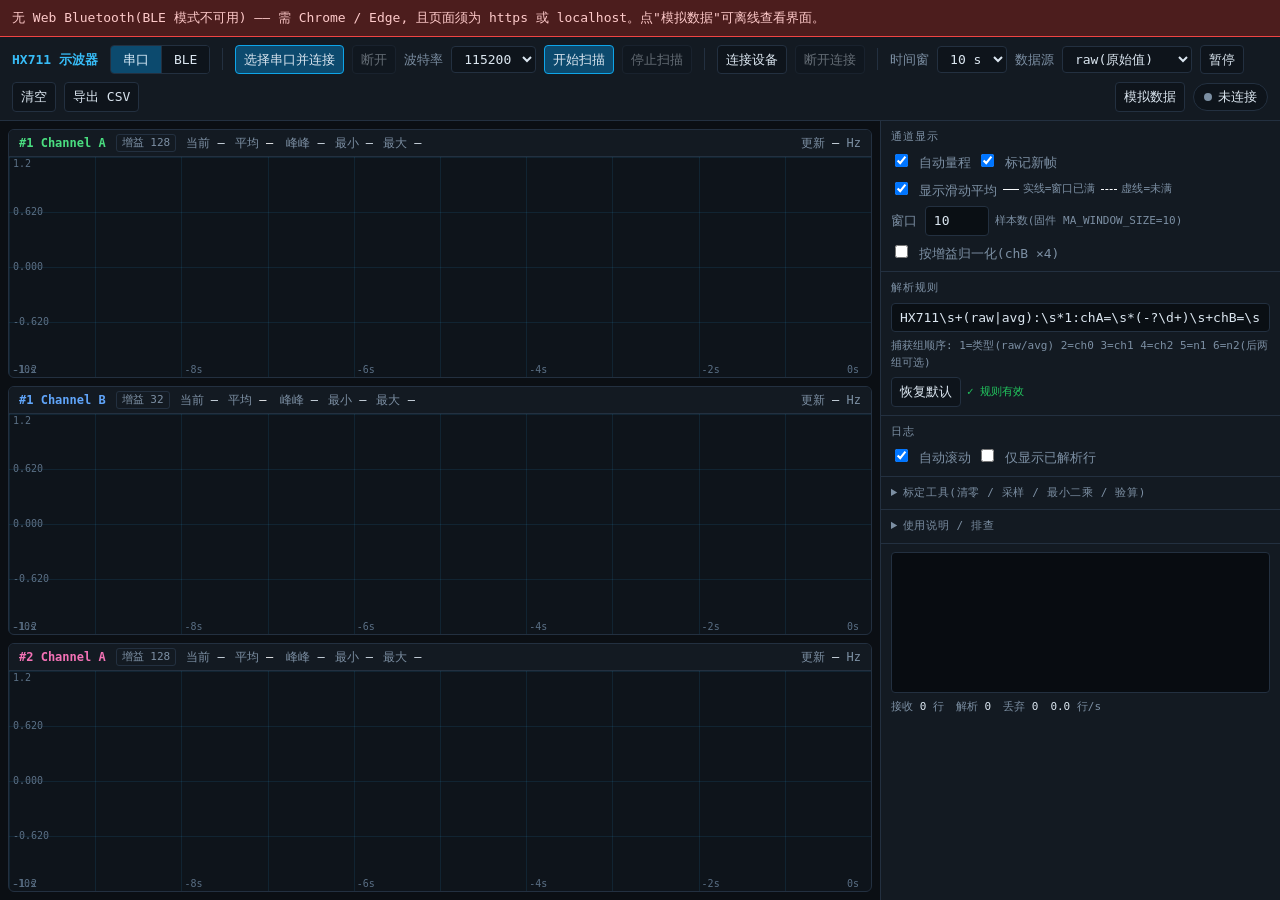
==== commit 4336f49c: "web 工具集成测试" ====
--- a/desktop/index.html
+++ b/desktop/index.html
@@ -3,7 +3,7 @@
 <head>
 <meta charset="UTF-8">
 <meta name="viewport" content="width=device-width, initial-scale=1.0">
-<title>sensor_beacon 上位机 — HX711 串口示波器</title>
+<title>sensor_beacon 上位机 — HX711 示波器(串口 / BLE)</title>
 <style>
   :root{
     --bg:#0b0f14; --panel:#131a22; --panel2:#0e141b; --line:#233040;
@@ -39,6 +39,16 @@
   header .title{font-weight:bold; color:var(--accent); margin-right:4px}
   header .sep{width:1px; height:22px; background:var(--line); margin:0 4px}
   header .spacer{flex:1}
+  header .grp{display:inline-flex; gap:8px; align-items:center; flex-wrap:wrap}
+
+  /* 数据源切换页签 */
+  .tabs{display:inline-flex; border:1px solid var(--line); border-radius:4px; overflow:hidden}
+  .tabs .tab{
+    border:none; border-radius:0; padding:4px 12px; background:var(--panel2);
+  }
+  .tabs .tab + .tab{border-left:1px solid var(--line)}
+  .tabs .tab.on{background:#0c4a6e; color:#e0f2fe}
+
   #status{
     display:inline-flex; align-items:center; gap:6px;
     padding:3px 10px; border-radius:999px; background:var(--panel2);
@@ -117,8 +127,37 @@
   #log .l.hit{color:#a7f3d0}
   #log .l.sys{color:var(--warn)}
   #log .l.bad{color:#fca5a5}
+  #log .l.rx{color:#c4b5fd}
+  #log .l.tx{color:#7dd3fc}
   .counts{display:flex; gap:12px; font-size:11px; color:var(--dim); margin-top:6px}
   .counts b{color:var(--fg); font-weight:normal}
+
+  /* ---------- BLE 原始报文 ---------- */
+  #pktWrap{padding:8px 10px; border-bottom:1px solid var(--line)}
+  #pkts{
+    height:150px; overflow-y:auto; background:#080c11;
+    border:1px solid var(--line); border-radius:4px; padding:4px 6px;
+    font-size:11px; min-height:0;
+  }
+  #pkts .pk{padding:2px 0; border-bottom:1px dashed var(--line)}
+  #pkts .pk:last-child{border-bottom:none}
+  #pkts .pk.bad{color:#fca5a5}
+  #pkts .meta{color:var(--dim)}
+  #pkts .hex{color:#a7f3d0; word-break:break-all}
+  /* 已解析字段用颜色区分, 与负载布局逐段对应 */
+  #pkts .hex .f0{color:#fbbf24}   /* 魔数+版本 */
+  #pkts .hex .f1{color:#94a3b8}   /* 设备 ID */
+  #pkts .hex .f2{color:#f0abfc}   /* 计数器 */
+  #pkts .hex .f3{color:#fdba74}   /* 电池 */
+  #pkts .hex .f4{color:#4ade80}   /* ch0 */
+  #pkts .hex .f5{color:#60a5fa}   /* ch1 */
+  #pkts .hex .f6{color:#f472b6}   /* ch2 */
+  #pkts .dec{color:#cbd5e1}
+  #pkts .dec b{color:#f8fafc; font-weight:normal}
+
+  /* ---------- NUS 透传 ---------- */
+  #nusWrap{padding:8px 10px; border-bottom:1px solid var(--line)}
+  #nusWrap .row > input[type=text]{flex:1; min-width:0}
 
   details.help{padding:8px 10px; border-bottom:1px solid var(--line)}
   details.help summary{cursor:pointer; color:var(--dim); font-size:11px; letter-spacing:.06em; text-transform:uppercase}
@@ -173,19 +212,37 @@
 <div id="banner"></div>
 
 <header>
-  <span class="title">HX711 串口示波器</span>
+  <span class="title">HX711 示波器</span>
+
+  <span class="tabs">
+    <button id="tabSerial" class="tab on">串口</button>
+    <button id="tabBle" class="tab">BLE</button>
+  </span>
+
   <span class="sep"></span>
 
-  <button id="btnConnect" class="primary">选择串口并连接</button>
-  <button id="btnDisconnect" disabled>断开</button>
-
-  <label>波特率
-    <select id="baud">
-      <option>9600</option><option>19200</option><option>38400</option>
-      <option>57600</option><option selected>115200</option>
-      <option>230400</option><option>460800</option><option>921600</option>
-    </select>
-  </label>
+  <!-- ---------- 串口一组 ---------- -->
+  <span class="grp" id="grpSerial">
+    <button id="btnConnect" class="primary">选择串口并连接</button>
+    <button id="btnDisconnect" disabled>断开</button>
+
+    <label>波特率
+      <select id="baud">
+        <option>9600</option><option>19200</option><option>38400</option>
+        <option>57600</option><option selected>115200</option>
+        <option>230400</option><option>460800</option><option>921600</option>
+      </select>
+    </label>
+  </span>
+
+  <!-- ---------- BLE 一组 ---------- -->
+  <span class="grp" id="grpBle" hidden>
+    <button id="btnScan" class="primary" title="被动扫描广播包并解析(需 chrome://flags 开启实验特性)">开始扫描</button>
+    <button id="btnScanStop" disabled>停止扫描</button>
+    <span class="sep"></span>
+    <button id="btnGatt" title="连上设备的 NUS 透传口(用于后续 cmd 协议)">连接设备</button>
+    <button id="btnGattStop" disabled>断开连接</button>
+  </span>
 
   <span class="sep"></span>
 
@@ -199,7 +256,7 @@
     </select>
   </label>
 
-  <label>数据源
+  <label id="lblSource">数据源
     <select id="source">
       <option value="raw" selected>raw(原始值)</option>
       <option value="avg">avg(滑动平均)</option>
@@ -248,7 +305,82 @@
       </div>
     </div>
 
-    <div class="sec">
+    <div class="sec" id="secBleInfo" hidden>
+      <h3>BLE 广播过滤</h3>
+      <div class="row">
+        <label>Company ID 0x
+          <input type="text" id="bleCompany" value="FFFF" spellcheck="false" style="width:56px">
+        </label>
+        <label>魔数 0x
+          <input type="text" id="bleMagic" value="AB" spellcheck="false" style="width:44px">
+        </label>
+        <label>版本 0x
+          <input type="text" id="bleVersion" value="02" spellcheck="false" style="width:44px">
+        </label>
+      </div>
+      <div class="row">
+        <label title="勾掉后所有厂商数据都会显示在报文区(但不入图), 用于排查过滤条件本身是否写错">
+          <input type="checkbox" id="bleStrict" checked> 严格过滤(魔数+版本+长度)
+        </label>
+      </div>
+      <div class="row">
+        <span style="color:var(--dim);font-size:11px">
+          设备端: <code style="background:#0a0f14;padding:1px 4px;border-radius:3px;color:#a7f3d0">APP_COMPANY_IDENTIFIER</code>
+          / <code style="background:#0a0f14;padding:1px 4px;border-radius:3px;color:#a7f3d0">APP_PROTO_MAGIC</code>
+          / <code style="background:#0a0f14;padding:1px 4px;border-radius:3px;color:#a7f3d0">APP_PROTO_VERSION</code>
+        </span>
+      </div>
+    </div>
+
+    <div id="pktWrap" hidden>
+      <h3 style="margin:0 0 6px; font-size:11px; text-transform:uppercase;
+                 letter-spacing:.08em; color:var(--dim); font-weight:normal">
+        原始报文(厂商数据段)
+      </h3>
+      <div class="row">
+        <label><input type="checkbox" id="pktScroll" checked> 自动滚动</label>
+        <label><input type="checkbox" id="pktColor" checked> 按字段着色</label>
+        <span class="grow" style="flex:1"></span>
+        <button id="btnPktClear">清空</button>
+      </div>
+      <div id="pkts"></div>
+      <div class="counts">
+        <span>广播 <b id="cAdv">0</b> 包</span>
+        <span>命中 <b id="cAdvHit">0</b></span>
+        <span>丢弃 <b id="cAdvSkip">0</b></span>
+        <span>RSSI <b id="cRssi">—</b> dBm</span>
+      </div>
+    </div>
+
+    <div id="nusWrap" hidden>
+      <h3 style="margin:0 0 6px; font-size:11px; text-transform:uppercase;
+                 letter-spacing:.08em; color:var(--dim); font-weight:normal">
+        NUS 透传(cmd 协议承载层)
+      </h3>
+      <div class="row">
+        <input type="text" id="nusInput" spellcheck="false"
+               placeholder="输入内容后回车发送" disabled>
+        <button id="btnNusSend" disabled>发送</button>
+      </div>
+      <div class="row">
+        <label>格式
+          <select id="nusFmt">
+            <option value="text" selected>文本(UTF-8)</option>
+            <option value="hex">HEX(如 AB 02 01)</option>
+          </select>
+        </label>
+        <label><input type="checkbox" id="nusNewline" checked> 追加换行</label>
+      </div>
+      <div class="row">
+        <span style="color:var(--dim);font-size:11px">
+          收发内容打进下方日志(<span style="color:#c4b5fd">← 收</span>
+          / <span style="color:#7dd3fc">→ 发</span>)。
+          单包上限 <b id="nusMtu" style="color:var(--fg);font-weight:normal">—</b> 字节。
+        </span>
+      </div>
+    </div>
+
+    <div class="sec" id="secRegex">
       <h3>解析规则</h3>
       <div class="row">
         <input type="text" id="regex" spellcheck="false">
@@ -327,6 +459,7 @@
     <details class="help">
       <summary>使用说明 / 排查</summary>
       <div>
+        <b style="color:var(--accent)">串口模式</b>
         <ol>
           <li>需 <b>Chrome / Edge 89+</b>(Web Serial API)。Firefox / Safari 不支持。</li>
           <li>本页可直接以 <code>file://</code> 打开;若浏览器拒绝,用
@@ -334,7 +467,33 @@
           <li>设备日志走 UART: <b>TX = P0.06, 115200 8N1</b>
               (来自 <code>sdk_config.h</code>)。DK 板经板载 CH340/J-Link CDC 虚拟串口输出。</li>
           <li>串口是<b>独占</b>的 —— 先关掉 RTT Viewer / 串口助手 / nRF Connect,否则连不上。</li>
-          <li>点"模拟数据"可在无硬件时验证解析与绘图。</li>
+        </ol>
+
+        <b style="color:var(--accent)">BLE 模式</b>
+        <ol>
+          <li><b>本页必须经 https 或 localhost 打开。</b><code>file://</code> 不是安全上下文,
+              Web Bluetooth 直接不可用。用
+              <code>python -m http.server</code> 然后访问
+              <code>http://localhost:8000/index.html</code>。</li>
+          <li><b>扫描</b>还需在 <code>chrome://flags/#enable-experimental-web-platform-features</code>
+              开启实验特性并重启浏览器 —— <code>requestLEScan()</code> 至今仍是实验 API。
+              「连接设备」不需要这个开关。</li>
+          <li>⚠ <b>设备平时是静默的</b>: 固件平时不播任何广播。
+              <b>单击</b>按键才播 3 个广播事件(同一份数据),
+              所以"扫描已启动但报文区一直空着"是正常的,需要有人去按键。</li>
+          <li>⚠ <b>连接前要先长按按键</b>: 可连接广播只在长按后开
+              <b>30 秒</b>窗口(<code>BLE_LINK_ADV_DURATION_MS</code>)。
+              窗口外点「连接设备」,弹窗里会是空的。</li>
+          <li>⚠ <b>扫描与连接互斥</b>: 协议栈只有一个广播集,
+              可连接窗口期间数据广播是停掉的,此时扫描收不到数据包属于预期。</li>
+          <li>部分系统(尤其 Linux / 某些 Windows 配置)扫描需要定位权限或
+              蓝牙适配器处于可扫描状态;报错时先确认系统蓝牙已开。</li>
+        </ol>
+
+        <b style="color:var(--accent)">通用</b>
+        <ol>
+          <li>点"模拟数据"可在无硬件时验证解析与绘图,两种模式各有对应的模拟器
+              (BLE 模拟器会重现"一次按键 9 个相同包"的去重场景)。</li>
           <li><b>标定工具</b>: 需至少 3 个不同重量点的样本, 且三个通道都要有
               变化(否则矩阵奇异, 无法解出 k)。数据源选 avg 时须等滑动平均
               窗口产生数值(白色虚线变为实线之后)再采样。</li>
@@ -343,6 +502,24 @@
           <b>波形为何呈阶梯状?</b> 固件每 100ms 打印一行,但 HX711 并非每次都有新值。
           曲线按"采样保持"绘制(保持上一已知值),实心点标记真正的新帧。
           #1 在 A/B 批次切换处需约 400ms 重新稳定,会出现明显平台段,属正常现象。
+        </div>
+        <div style="margin-top:8px">
+          <b>BLE 模式下的图为什么这么稀疏?</b> 因为一次按键才有一个数据点 ——
+          广播载荷里放的是<b>三通道滑动平均值</b>(固件 <code>payload_refresh()</code>
+          取 <code>ma_avg()</code>),不是原始流。想看连续波形请用串口模式。
+          同理,BLE 模式下右侧"数据源 raw/avg"选择器被隐藏 ——
+          载荷格式由固件钉死,没有可选项。
+        </div>
+        <div style="margin-top:8px">
+          <b>报文区的颜色</b>对应负载布局的字段边界:
+          <span style="color:#fbbf24">魔数+版本</span>、
+          <span style="color:#94a3b8">设备ID</span>、
+          <span style="color:#f0abfc">计数器</span>、
+          <span style="color:#fdba74">电池</span>、
+          <span style="color:#4ade80">ch0</span>、
+          <span style="color:#60a5fa">ch1</span>、
+          <span style="color:#f472b6">ch2</span>。
+          标"(重播)"的行是同一计数器的重复包 —— 只记录不入图。
         </div>
         <div style="margin-top:8px">
           <b>三通道增益不同:</b> ch0/ch2 = 128,ch1(chB) 硬件固定 = 32。
@@ -361,6 +538,7 @@
           等于<b>二次滤波</b>,响应会更迟钝。想比对网页与固件的算法是否一致,
           应选 <code>raw</code> 看白线,再切到 <code>avg</code> 看固件输出,
           两者应当接近(固件为整数除法,有 ±1 量级的舍入差)。
+          BLE 模式下载荷本身就是平均值,等同于选了 <code>avg</code>。
         </div>
       </div>
     </details>
@@ -401,11 +579,48 @@
 const MAX_POINTS  = 60000;   /* 每通道保留点数上限 */
 const MAX_RECORDS = 200000;  /* CSV 记录上限 */
 const MAX_LOG_DOM = 400;     /* 日志区保留的 DOM 行数 */
+const MAX_PKT_DOM = 300;     /* 报文区保留的 DOM 行数 */
+
+/* ==================================================================
+ *  BLE 广播负载布局
+ *  与 main.c "广播负载布局" 一节逐字对应(v0x02, MANUF_DATA_LEN = 16)。
+ *  厂商数据段里【不含】Company ID —— Web Bluetooth 已按 companyIdentifier
+ *  把它拆到 map 的 key 上, 拿到的 DataView 从魔数开始。
+ * ================================================================== */
+const PL = {
+  MAGIC:0, VERSION:1, DEVICE_ID:2, DEVICE_ID_LEN:2,
+  COUNTER:4, BATTERY:5, SENSORS:7,
+  CH_COUNT:3, VAL_BYTES:3,
+  LEN:16,
+};
+
+/* 报文着色用的字段分段: [起始, 长度, css类, 名字] */
+const PL_FIELDS = [
+  [PL.MAGIC,     2, 'f0', '魔数+版本'],
+  [PL.DEVICE_ID, 2, 'f1', '设备ID'],
+  [PL.COUNTER,   1, 'f2', '计数器'],
+  [PL.BATTERY,   2, 'f3', '电池'],
+  [PL.SENSORS+0, 3, 'f4', 'ch0'],
+  [PL.SENSORS+3, 3, 'f5', 'ch1'],
+  [PL.SENSORS+6, 3, 'f6', 'ch2'],
+];
+
+/* NUS(Nordic UART Service) —— 与 SDK ble_nus.c:64 的 NUS_BASE_UUID 一致。
+ * 那里是小端字节序数组, 转成标准 UUID 字符串即下面三条。
+ *   RX(0x0002) = 手机→设备, Write / WriteWithoutResponse
+ *   TX(0x0003) = 设备→手机, Notify */
+const NUS_SERVICE = '6e400001-b5a3-f393-e0a9-e50e24dcca9e';
+const NUS_RX_CHAR = '6e400002-b5a3-f393-e0a9-e50e24dcca9e';
+const NUS_TX_CHAR = '6e400003-b5a3-f393-e0a9-e50e24dcca9e';
+
+/* 设备端 BLE_LINK_DEVICE_NAME。用于 requestDevice 的名字过滤。 */
+const BLE_DEVICE_NAME = 'water';
 
 /* ==================================================================
  *  状态
  * ================================================================== */
 const state = {
+  mode:'serial',                        /* 'serial' | 'ble' */
   port:null, reader:null, keepReading:false,
   paused:false, sim:null, simTimer:null,
   t0:performance.now(),
@@ -416,6 +631,17 @@
   counts:{ lines:0, parsed:0, skip:0 },
   rateWin:[],                            /* 行速率滑窗 */
   re:null,
+  /* --- BLE --- */
+  ble:{
+    scan:null,                 /* requestLEScan 返回的 scan 句柄 */
+    onAdv:null,                /* advertisementreceived 监听器(为了能摘掉) */
+    device:null, server:null,  /* GATT */
+    rxChar:null, txChar:null,  /* RX=写, TX=通知 */
+    mtu:20,                    /* 默认 ATT MTU 23 - 3 */
+    lastCounter:null,          /* 上一包的计数器, 用于识别重播 */
+    counts:{ adv:0, hit:0, skip:0 },
+    rssi:null,
+  },
 };
 
 const $ = id => document.getElementById(id);
@@ -876,10 +1102,433 @@
 }
 
 /* ==================================================================
+ *  BLE —— 广播扫描
+ * ==================================================================
+ *
+ * 设备端广播的是 ADV_NONCONN_IND(不可连接不可扫描, 见 ble_beacon.c 的
+ * BLE_GAP_ADV_TYPE_NONCONNECTABLE_NONSCANNABLE_UNDIRECTED), 所以【只能】
+ * 用 requestLEScan() 被动监听, 不能用 requestDevice() —— 后者只列出可连接
+ * 设备, 数据广播包根本不会出现在设备选择器里。
+ *
+ * ⚠ requestLEScan 是实验性 API: 需在 chrome://flags/#enable-experimental-web-
+ *   platform-features 里开启, 且要求安全上下文(https 或 localhost, file:// 不行)。
+ *   这一点与串口模式不同 —— 串口可以直接 file:// 打开。
+ *
+ * ⚠ 平时设备是静默的(见固件的 adv_policy_*): 只有按下按键才播 3 个广播事件。
+ *   所以"扫描已启动但一直没有报文"是正常状态, 不是故障 —— 需要有人去按键。
+ * ================================================================== */
+
+/* 单击一次按键 → 3 个广播事件, 每个事件在 37/38/39 三个信道各发一包。
+ * 浏览器会把每个收到的包都报一次 advertisementreceived, 所以一次按键可能
+ * 触发多达 9 次回调, 内容完全相同(固件保证"3 次的包为重复一样的包")。
+ * 靠计数器字段去重: 同一计数器只入图一次, 其余只记进报文区。 */
+function bleParsePayload(dv){
+  if (dv.byteLength < PL.LEN) return { ok:false, why:`长度 ${dv.byteLength} < ${PL.LEN}` };
+
+  const magic   = dv.getUint8(PL.MAGIC);
+  const version = dv.getUint8(PL.VERSION);
+
+  const wantMagic = parseInt($('bleMagic').value, 16);
+  const wantVer   = parseInt($('bleVersion').value, 16);
+  if (isFinite(wantMagic) && magic !== wantMagic)
+    return { ok:false, why:`魔数 0x${hex8(magic)} ≠ 0x${hex8(wantMagic)}` };
+  if (isFinite(wantVer) && version !== wantVer)
+    return { ok:false, why:`版本 0x${hex8(version)} ≠ 0x${hex8(wantVer)}` };
+
+  /* 设备 ID / 电池: 小端无符号 */
+  let devId = 0;
+  for (let i = PL.DEVICE_ID_LEN - 1; i >= 0; i--)
+    devId = (devId << 8) | dv.getUint8(PL.DEVICE_ID + i);
+
+  const counter = dv.getUint8(PL.COUNTER);
+  const battMv  = dv.getUint16(PL.BATTERY, true);
+
+  /* 3 路有符号 24bit 小端 —— 必须手工做符号扩展。
+   * DataView 没有 getInt24, 拼成无符号后若最高位为 1 则减去 2^24。 */
+  const ch = [];
+  for (let i = 0; i < PL.CH_COUNT; i++){
+    const o = PL.SENSORS + i * PL.VAL_BYTES;
+    let u = dv.getUint8(o) | (dv.getUint8(o+1) << 8) | (dv.getUint8(o+2) << 16);
+    if (u & 0x800000) u -= 0x1000000;
+    ch.push(u);
+  }
+
+  return { ok:true, magic, version, devId, counter, battMv, ch };
+}
+
+const hex8  = v => v.toString(16).toUpperCase().padStart(2,'0');
+const hexStr = bytes => Array.from(bytes).map(hex8).join(' ');
+
+/* 报文区一行: 时间 / RSSI / HEX(可按字段着色) / 解析结果 */
+function addPacket(bytes, parsed, note){
+  const el = $('pkts');
+  const d = document.createElement('div');
+  d.className = 'pk' + (parsed && parsed.ok ? '' : ' bad');
+
+  const ts = (now()/1000).toFixed(2).padStart(8,' ');
+  const rssi = state.ble.rssi === null ? '—' : state.ble.rssi;
+
+  let hexHtml;
+  if ($('pktColor').checked && parsed && parsed.ok){
+    /* 按负载布局分段着色。超出布局的尾部字节(若有)不着色原样附在后面。 */
+    const parts = [];
+    let covered = 0;
+    for (const [off, len, cls] of PL_FIELDS){
+      if (off + len > bytes.length) break;
+      parts.push(`<span class="${cls}">${hexStr(bytes.slice(off, off+len))}</span>`);
+      covered = off + len;
+    }
+    if (covered < bytes.length) parts.push(hexStr(bytes.slice(covered)));
+    hexHtml = parts.join(' ');
+  } else {
+    hexHtml = hexStr(bytes);
+  }
+
+  let decHtml;
+  if (parsed && parsed.ok){
+    decHtml = `id=<b>${hex8(parsed.devId >> 8)}${hex8(parsed.devId & 0xFF)}</b>`
+            + ` cnt=<b>${parsed.counter}</b>`
+            + ` batt=<b>${parsed.battMv}</b>mV`
+            + ` ch=[<b>${parsed.ch.join(', ')}</b>]`
+            + (note ? ` ${note}` : '');
+  } else {
+    decHtml = `<span style="color:#fca5a5">${parsed ? parsed.why : '未解析'}</span>`;
+  }
+
+  d.innerHTML = `<span class="meta">${ts}s ${String(rssi).padStart(4,' ')}dBm</span> `
+              + `<span class="hex">${hexHtml}</span><br>`
+              + `<span class="dec">&nbsp;&nbsp;${decHtml}</span>`;
+
+  el.appendChild(d);
+  while (el.childElementCount > MAX_PKT_DOM) el.removeChild(el.firstChild);
+  if ($('pktScroll').checked) el.scrollTop = el.scrollHeight;
+}
+
+/* 一个广播包 → 报文区 + (去重后)入图 */
+function handleAdvPayload(bytes){
+  state.ble.counts.adv++;
+
+  const dv = new DataView(bytes.buffer, bytes.byteOffset, bytes.byteLength);
+  const p = bleParsePayload(dv);
+
+  if (!p.ok){
+    state.ble.counts.skip++;
+    /* 非严格模式下也显示不合规的包, 便于确认过滤条件本身有没有写错 */
+    if (!$('bleStrict').checked) addPacket(bytes, p);
+    return;
+  }
+
+  /* 同一次按键的 3 个广播事件(最多 9 个空中包)内容完全相同, 计数器不变。
+   * 只让第一个入图, 否则一次按键会在图上堆出一串同值点, 把 Hz 统计也带偏。 */
+  const dup = (p.counter === state.ble.lastCounter);
+  addPacket(bytes, p, dup ? '(重播)' : '');
+  if (dup) return;
+
+  state.ble.lastCounter = p.counter;
+  state.ble.counts.hit++;
+
+  const t = now();
+  /* BLE 路径每包都是"新帧": 固件在按键那一刻重采样并递增计数器,
+   * 不存在串口路径那种"未就绪 tick 重复打印保持值"的情况。 */
+  pushSample('ch0', t, p.ch[0], true);
+  pushSample('ch1', t, p.ch[1], true);
+  pushSample('ch2', t, p.ch[2], true);
+
+  state.records.push([Math.round(t), p.ch[0], p.ch[1], p.ch[2], 1, 1,
+                      state.buffers.ch0[state.buffers.ch0.length-1].avg,
+                      state.buffers.ch1[state.buffers.ch1.length-1].avg,
+                      state.buffers.ch2[state.buffers.ch2.length-1].avg]);
+  if (state.records.length > MAX_RECORDS)
+    state.records.splice(0, state.records.length - MAX_RECORDS);
+
+  state.counts.lines++; state.counts.parsed++;
+  state.rateWin.push(performance.now());
+  addLog(`[广播] cnt=${p.counter} batt=${p.battMv}mV `
+       + `ch=[${p.ch.join(', ')}]`, 'hit');
+}
+
+async function bleScanStart(){
+  if (!navigator.bluetooth){
+    banner('此浏览器不支持 Web Bluetooth。需 Chrome / Edge, 且页面须为 https 或 localhost。');
+    return;
+  }
+  if (!navigator.bluetooth.requestLEScan){
+    banner('缺少 requestLEScan —— 请在 chrome://flags/#enable-experimental-web-platform-features '
+         + '开启实验性 Web 平台特性并重启浏览器。注意本页还须经 https 或 localhost 打开'
+         + '(file:// 不是安全上下文)。');
+    return;
+  }
+
+  const company = parseInt($('bleCompany').value, 16);
+  if (!isFinite(company)){
+    banner('Company ID 必须是十六进制数, 例如 FFFF。');
+    return;
+  }
+
+  try{
+    /* 按 Company ID 过滤: 设备端 APP_COMPANY_IDENTIFIER = 0xFFFF。
+     * 0xFFFF 是 SIG 保留的测试 ID, 别人也可能在用, 所以还要靠魔数二次过滤
+     * (bleParsePayload 里做)。 */
+    const scan = await navigator.bluetooth.requestLEScan({
+      filters:[{ manufacturerData:[{ companyIdentifier: company }] }],
+      keepRepeatedDevices: true,   /* 必须: 否则同一设备只报第一包 */
+    });
+    state.ble.scan = scan;
+
+    const onAdv = ev => {
+      if (state.paused) return;
+      state.ble.rssi = (typeof ev.rssi === 'number') ? ev.rssi : null;
+      const dv = ev.manufacturerData && ev.manufacturerData.get(company);
+      if (!dv) return;    /* 本包没有目标厂商段 */
+      handleAdvPayload(new Uint8Array(dv.buffer, dv.byteOffset, dv.byteLength));
+    };
+    state.ble.onAdv = onAdv;
+    navigator.bluetooth.addEventListener('advertisementreceived', onAdv);
+
+    banner('');
+    setStatus('扫描中(等待按键触发广播)', 'sim');
+    $('btnScan').disabled = true;
+    $('btnScanStop').disabled = false;
+    stopSim();
+    addLog(`[BLE] 扫描已启动, Company ID = 0x${$('bleCompany').value.toUpperCase()}。`
+         + '设备平时静默, 需按一下按键才会发包。', 'sys');
+  } catch(e){
+    const msg = (e && e.message) ? e.message : String(e);
+    if (e && e.name === 'NotFoundError'){
+      setStatus('已取消扫描','');
+      addLog('[BLE] 用户取消了扫描授权。', 'sys');
+      return;
+    }
+    setStatus('扫描失败','err');
+    banner('启动扫描失败: ' + msg
+         + ' —— 常见原因: 页面不是 https/localhost、未开启实验特性、'
+         + '系统蓝牙未打开、或缺少定位权限(部分平台扫描需要)。');
+  }
+}
+
+function bleScanStop(){
+  if (state.ble.onAdv){
+    navigator.bluetooth.removeEventListener('advertisementreceived', state.ble.onAdv);
+    state.ble.onAdv = null;
+  }
+  /* scan.stop() 在部分版本上不存在, 摘掉监听已足够止住数据流 */
+  try{ if (state.ble.scan && state.ble.scan.stop) state.ble.scan.stop(); }catch(e){}
+  state.ble.scan = null;
+  $('btnScan').disabled = false;
+  $('btnScanStop').disabled = true;
+  if (!state.ble.server) setStatus('未连接','');
+  addLog('[BLE] 扫描已停止。', 'sys');
+}
+
+/* ==================================================================
+ *  BLE —— GATT 连接 + NUS 透传
+ * ==================================================================
+ *
+ * 与扫描是两条独立的路: 扫描抓的是不可连接的数据广播, 这里连的是设备
+ * 【长按按键】后才开的可连接广播(BLE_LINK_ADV_DURATION_MS = 30 秒窗口)。
+ * 所以点"连接设备"之前必须先长按按键把窗口打开, 否则设备选择器里空空如也。
+ *
+ * ⚠ 广播集只有一个: 可连接窗口期间数据广播是停掉的(见固件 adv_policy_*),
+ *   此时扫描收不到数据包属于预期, 不是扫描坏了。
+ * ================================================================== */
+async function bleGattConnect(){
+  if (!navigator.bluetooth){
+    banner('此浏览器不支持 Web Bluetooth。需 Chrome / Edge, 且页面须为 https 或 localhost。');
+    return;
+  }
+  try{
+    addLog('[BLE] 请先长按设备按键打开 30 秒可连接窗口, 再在弹窗中选择设备。', 'sys');
+    const device = await navigator.bluetooth.requestDevice({
+      filters:[{ name: BLE_DEVICE_NAME }, { services:[NUS_SERVICE] }],
+      optionalServices:[NUS_SERVICE],
+    });
+    state.ble.device = device;
+
+    device.addEventListener('gattserverdisconnected', onGattDisconnected);
+
+    setStatus('连接中…', 'sim');
+    const server = await device.gatt.connect();
+    state.ble.server = server;
+
+    const svc = await server.getPrimaryService(NUS_SERVICE);
+    state.ble.rxChar = await svc.getCharacteristic(NUS_RX_CHAR);
+    state.ble.txChar = await svc.getCharacteristic(NUS_TX_CHAR);
+
+    /* 使能 Notify —— 设备端的 ble_link_send() 靠它才发得出来,
+     * 未使能时固件那边会返回 NRF_ERROR_INVALID_STATE。 */
+    await state.ble.txChar.startNotifications();
+    state.ble.txChar.addEventListener('characteristicvaluechanged', onNusRx);
+
+    /* Web Bluetooth 不暴露协商后的 ATT MTU, 只能按最保守的 23-3=20 算。
+     * 固件那边 ble_link_max_data_len() 可能更大, 但这里发长包有被截断的风险,
+     * 所以按 20 分片发送。 */
+    state.ble.mtu = 20;
+    $('nusMtu').textContent = state.ble.mtu;
+
+    banner('');
+    setStatus(`已连接 ${device.name || BLE_DEVICE_NAME}`, 'on');
+    $('btnGatt').disabled = true;
+    $('btnGattStop').disabled = false;
+    $('nusInput').disabled = false;
+    $('btnNusSend').disabled = false;
+    addLog(`[BLE] 已连接 ${device.name || '(无名)'}, NUS 通知已使能。`, 'sys');
+  } catch(e){
+    if (e && e.name === 'NotFoundError'){
+      setStatus(state.ble.scan ? '扫描中(等待按键触发广播)' : '未连接',
+                state.ble.scan ? 'sim' : '');
+      addLog('[BLE] 未选择设备。若列表为空, 请先长按按键打开可连接窗口。', 'sys');
+      return;
+    }
+    setStatus('连接失败','err');
+    banner('连接失败: ' + ((e && e.message) ? e.message : e)
+         + ' —— 常见原因: 30 秒可连接窗口已过期(重新长按按键)、'
+         + '设备已被其他程序(nRF Connect)占用、或 sdk_config 未开 NUS。');
+    await bleGattDisconnect();
+  }
+}
+
+function onGattDisconnected(){
+  /* 设备主动挂断 / 走出范围 / 固件收到关闭命令都会走到这里 */
+  addLog('[BLE] 连接已断开。', 'sys');
+  bleGattCleanup();
+  if (state.ble.scan) setStatus('扫描中(等待按键触发广播)', 'sim');
+  else                setStatus('未连接','');
+}
+
+function bleGattCleanup(){
+  if (state.ble.txChar){
+    try{ state.ble.txChar.removeEventListener('characteristicvaluechanged', onNusRx); }catch(e){}
+  }
+  state.ble.server = null;
+  state.ble.rxChar = null;
+  state.ble.txChar = null;
+  $('btnGatt').disabled = false;
+  $('btnGattStop').disabled = true;
+  $('nusInput').disabled = true;
+  $('btnNusSend').disabled = true;
+  $('nusMtu').textContent = '—';
+}
+
+async function bleGattDisconnect(){
+  const dev = state.ble.device;
+  if (dev){
+    dev.removeEventListener('gattserverdisconnected', onGattDisconnected);
+    try{ if (dev.gatt.connected) dev.gatt.disconnect(); }catch(e){}
+  }
+  state.ble.device = null;
+  bleGattCleanup();
+  if (state.ble.scan) setStatus('扫描中(等待按键触发广播)', 'sim');
+  else                setStatus('未连接','');
+}
+
+/* 设备 → 网页(NUS TX 特性的 Notify)。
+ * 后续 cmd 协议的响应会走这里, 现在先按"可打印就显示文本, 否则显示 HEX"处理。 */
+function onNusRx(ev){
+  const dv = ev.target.value;
+  const bytes = new Uint8Array(dv.buffer, dv.byteOffset, dv.byteLength);
+  const hex = hexStr(bytes);
+
+  /* 全部是可打印 ASCII 或常见控制符 → 也给出文本形式, 便于看日志式回包 */
+  let text = '';
+  let printable = true;
+  for (const b of bytes){
+    if (b === 0x0A || b === 0x0D || b === 0x09) continue;
+    if (b < 0x20 || b > 0x7E){ printable = false; break; }
+  }
+  if (printable){
+    try{ text = new TextDecoder().decode(bytes).replace(/[\r\n]+$/,''); }catch(e){}
+  }
+
+  addLog(`← ${hex}` + (text ? `   "${text}"` : ''), 'rx');
+}
+
+/* 网页 → 设备(NUS RX 特性的 Write)。按 mtu 分片。 */
+async function nusSend(){
+  if (!state.ble.rxChar){ banner('未连接设备。'); return; }
+
+  const raw = $('nusInput').value;
+  if (!raw.length) return;
+
+  let bytes;
+  if ($('nusFmt').value === 'hex'){
+    /* 容忍空格 / 逗号 / 0x 前缀 */
+    const toks = raw.replace(/0[xX]/g,' ').split(/[\s,]+/).filter(s=>s.length);
+    const arr = [];
+    for (const t of toks){
+      const v = parseInt(t, 16);
+      if (!isFinite(v) || v < 0 || v > 0xFF){
+        banner(`HEX 解析失败于 "${t}" —— 每项须是 00..FF。`);
+        return;
+      }
+      arr.push(v);
+    }
+    bytes = new Uint8Array(arr);
+  } else {
+    const s = raw + ($('nusNewline').checked ? '\n' : '');
+    bytes = new TextEncoder().encode(s);
+  }
+
+  if (!bytes.length) return;
+
+  try{
+    /* 超过单包上限就分片。writeValueWithoutResponse 更省时, 但老版本没有,
+     * 故回退到 writeValue。 */
+    for (let i = 0; i < bytes.length; i += state.ble.mtu){
+      const chunk = bytes.slice(i, i + state.ble.mtu);
+      if (state.ble.rxChar.writeValueWithoutResponse)
+        await state.ble.rxChar.writeValueWithoutResponse(chunk);
+      else
+        await state.ble.rxChar.writeValue(chunk);
+      addLog(`→ ${hexStr(chunk)}`, 'tx');
+    }
+    banner('');
+    $('nusInput').value = '';
+  } catch(e){
+    banner('发送失败: ' + ((e && e.message) ? e.message : e));
+  }
+}
+
+/* ==================================================================
+ *  模式切换 —— 串口 / BLE 两套控件互斥显示
+ * ==================================================================
+ * 切换时【不】清数据: 有时需要串口抓一段再用 BLE 抓一段做比对。
+ * 但会把另一条通路断掉 —— 两者同时喂图会让时间轴上的点来源不明。
+ * ================================================================== */
+async function setMode(mode){
+  if (state.mode === mode) return;
+  state.mode = mode;
+
+  if (mode === 'ble'){
+    await disconnect();                       /* 关串口 */
+  } else {
+    if (state.ble.scan) bleScanStop();
+    await bleGattDisconnect();
+  }
+
+  const isBle = (mode === 'ble');
+  $('tabSerial').className = isBle ? 'tab' : 'tab on';
+  $('tabBle')   .className = isBle ? 'tab on' : 'tab';
+  $('grpSerial').hidden = isBle;
+  $('grpBle')   .hidden = !isBle;
+  $('secBleInfo').hidden = !isBle;
+  $('pktWrap')   .hidden = !isBle;
+  $('nusWrap')   .hidden = !isBle;
+  /* 正则与 raw/avg 选择只对串口日志有意义: BLE 载荷里只有滑动平均后的值,
+   * 格式由固件的负载布局钉死, 没有可配的解析规则。 */
+  $('secRegex') .hidden = isBle;
+  $('lblSource').hidden = isBle;
+
+  addLog(`[模式] 切换到 ${isBle ? 'BLE' : '串口'}。`, 'sys');
+}
+
+/* ==================================================================
  *  模拟数据 —— 无硬件时验证解析与绘图
- *  复现真实时序: 单通道 ~100ms/帧; #1 每批 10 帧后切换, 切换需 ~400ms 稳定
+ *  串口模式: 复现真实时序: 单通道 ~100ms/帧; #1 每批 10 帧后切换, 切换需 ~400ms 稳定
+ *  BLE 模式: 复现"按一下键播 3 个广播事件"—— 每 2 秒模拟一次按键, 同一份数据
+ *            连发 9 包(3 事件 × 3 信道), 计数器不变, 用来验证去重逻辑
  * ================================================================== */
 function startSim(){
+  if (state.mode === 'ble') return startSimBle();
   disconnect();
   const s = {
     target:'A', idx:0, switched:false, waitUntil:0,
@@ -935,7 +1584,59 @@
   if (state.simTimer){ clearInterval(state.simTimer); state.simTimer=null; }
   state.sim = null;
   $('btnSim').textContent = '模拟数据';
-  if (!state.port) setStatus('未连接','');
+  if (!state.port && !state.ble.scan && !state.ble.server) setStatus('未连接','');
+}
+
+/* BLE 模式的模拟: 直接合成 16 字节负载喂给 handleAdvPayload,
+ * 走的是与真实广播完全相同的解析/去重/着色路径。 */
+function startSimBle(){
+  const s = { counter:0, burst:0, v:[37836, 9960, -40395], phase:0 };
+  state.sim = s;
+  setStatus('模拟数据运行中(BLE)','sim');
+  $('btnSim').textContent = '停止模拟';
+
+  const devId  = 0x1234;
+  const magic  = parseInt($('bleMagic').value, 16);
+  const ver    = parseInt($('bleVersion').value, 16);
+
+  state.simTimer = setInterval(()=>{
+    if (state.paused) return;
+
+    /* 一个周期 12 拍: 前 9 拍发同一份包(3 广播事件 × 3 信道),
+     * 后 3 拍静默 —— 对应真实设备"播完就停, 等下一次按键"。 */
+    const tickInBurst = s.burst;
+    s.burst = (s.burst + 1) % 12;
+
+    if (tickInBurst >= 9) return;          /* 静默段 */
+
+    if (tickInBurst === 0){                /* 新的一次"按键": 重采样 + 计数器递增 */
+      s.counter = (s.counter + 1) & 0xFF;
+      s.phase += 0.6;
+      s.v[0] = 37836 + Math.round(Math.sin(s.phase)*1800 + (Math.random()-.5)*260);
+      s.v[1] =  9960 + Math.round(Math.sin(s.phase*0.8)*450 + (Math.random()-.5)*90);
+      s.v[2] = -40395 + Math.round(Math.cos(s.phase*1.3)*2100 + (Math.random()-.5)*300);
+    }
+
+    const b = new Uint8Array(PL.LEN);
+    b[PL.MAGIC]   = isFinite(magic) ? magic : 0xAB;
+    b[PL.VERSION] = isFinite(ver)   ? ver   : 0x02;
+    b[PL.DEVICE_ID]     = devId & 0xFF;
+    b[PL.DEVICE_ID + 1] = (devId >> 8) & 0xFF;
+    b[PL.COUNTER] = s.counter;
+    const mv = 2950 + Math.round(Math.random()*40);
+    b[PL.BATTERY]     = mv & 0xFF;
+    b[PL.BATTERY + 1] = (mv >> 8) & 0xFF;
+    for (let i = 0; i < PL.CH_COUNT; i++){
+      const u = s.v[i] < 0 ? (s.v[i] + 0x1000000) : s.v[i];
+      const o = PL.SENSORS + i * PL.VAL_BYTES;
+      b[o]   = u & 0xFF;
+      b[o+1] = (u >> 8) & 0xFF;
+      b[o+2] = (u >> 16) & 0xFF;
+    }
+
+    state.ble.rssi = -55 - Math.round(Math.random()*12);
+    handleAdvPayload(b);
+  }, 120);
 }
 
 /* ==================================================================
@@ -961,8 +1662,12 @@
   state.counts = { lines:0, parsed:0, skip:0 };
   state.rateWin = [];
   state.t0 = performance.now();
+  state.ble.counts = { adv:0, hit:0, skip:0 };
+  state.ble.lastCounter = null;    /* 否则清空后第一包会被误判为重播 */
+  state.ble.rssi = null;
   for (const sc of scopes) sc.scale = null;
   logEl.textContent = '';
+  $('pkts').textContent = '';
 }
 
 function exportCsv(){
@@ -1259,6 +1964,23 @@
 $('btnClear')     .onclick = clearData;
 $('btnCsv')       .onclick = exportCsv;
 $('btnSim')       .onclick = () => state.simTimer ? stopSim() : startSim();
+
+/* --- 模式切换 --- */
+$('tabSerial').onclick = () => setMode('serial');
+$('tabBle')   .onclick = () => setMode('ble');
+
+/* --- BLE --- */
+$('btnScan')     .onclick = bleScanStart;
+$('btnScanStop') .onclick = bleScanStop;
+$('btnGatt')     .onclick = bleGattConnect;
+$('btnGattStop') .onclick = bleGattDisconnect;
+$('btnPktClear') .onclick = () => { $('pkts').textContent = ''; };
+$('btnNusSend')  .onclick = nusSend;
+$('nusInput').onkeydown = e => { if (e.key === 'Enter') nusSend(); };
+/* 过滤条件改了以后, 之前按旧条件判定的"重播"不再成立 */
+$('bleMagic')  .oninput = () => { state.ble.lastCounter = null; };
+$('bleVersion').oninput = () => { state.ble.lastCounter = null; };
+
 $('btnPause')     .onclick = () => {
   state.paused = !state.paused;
   $('btnPause').textContent = state.paused ? '继续' : '暂停';
@@ -1301,15 +2023,33 @@
   $('cSkip')  .textContent = state.counts.skip;
   $('cRate')  .textContent = (state.rateWin.length/2).toFixed(1);
 
+  if (state.mode === 'ble'){
+    $('cAdv')    .textContent = state.ble.counts.adv;
+    $('cAdvHit') .textContent = state.ble.counts.hit;
+    $('cAdvSkip').textContent = state.ble.counts.skip;
+    $('cRssi')   .textContent = state.ble.rssi === null ? '—' : state.ble.rssi;
+  }
+
   requestAnimationFrame(tick);
 }
 
 $('regex').value = DEFAULT_REGEX;
 compileRegex();
-if (!('serial' in navigator)){
-  banner('此浏览器不支持 Web Serial API。请使用 Chrome / Edge 89+,'
-        +'或点击"模拟数据"离线查看界面。');
-}
+
+/* 启动自检: 两条通路各自的可用性单独提示 —— 只报串口不支持会让人以为
+ * 整个页面都用不了, 而 BLE 那条路可能是好的(反之亦然)。 */
+(function selfCheck(){
+  const bad = [];
+  if (!('serial' in navigator))
+    bad.push('无 Web Serial(串口模式不可用) —— 需 Chrome / Edge 89+');
+  if (!navigator.bluetooth)
+    bad.push('无 Web Bluetooth(BLE 模式不可用) —— 需 Chrome / Edge, 且页面须为 https 或 localhost');
+  else if (!navigator.bluetooth.requestLEScan)
+    bad.push('无 requestLEScan(BLE 扫描不可用, 连接功能仍可用) —— '
+           + '需在 chrome://flags/#enable-experimental-web-platform-features 开启实验特性');
+  if (bad.length) banner(bad.join(' | ') + '。点"模拟数据"可离线查看界面。');
+})();
+
 requestAnimationFrame(tick);
 </script>
 </body>
